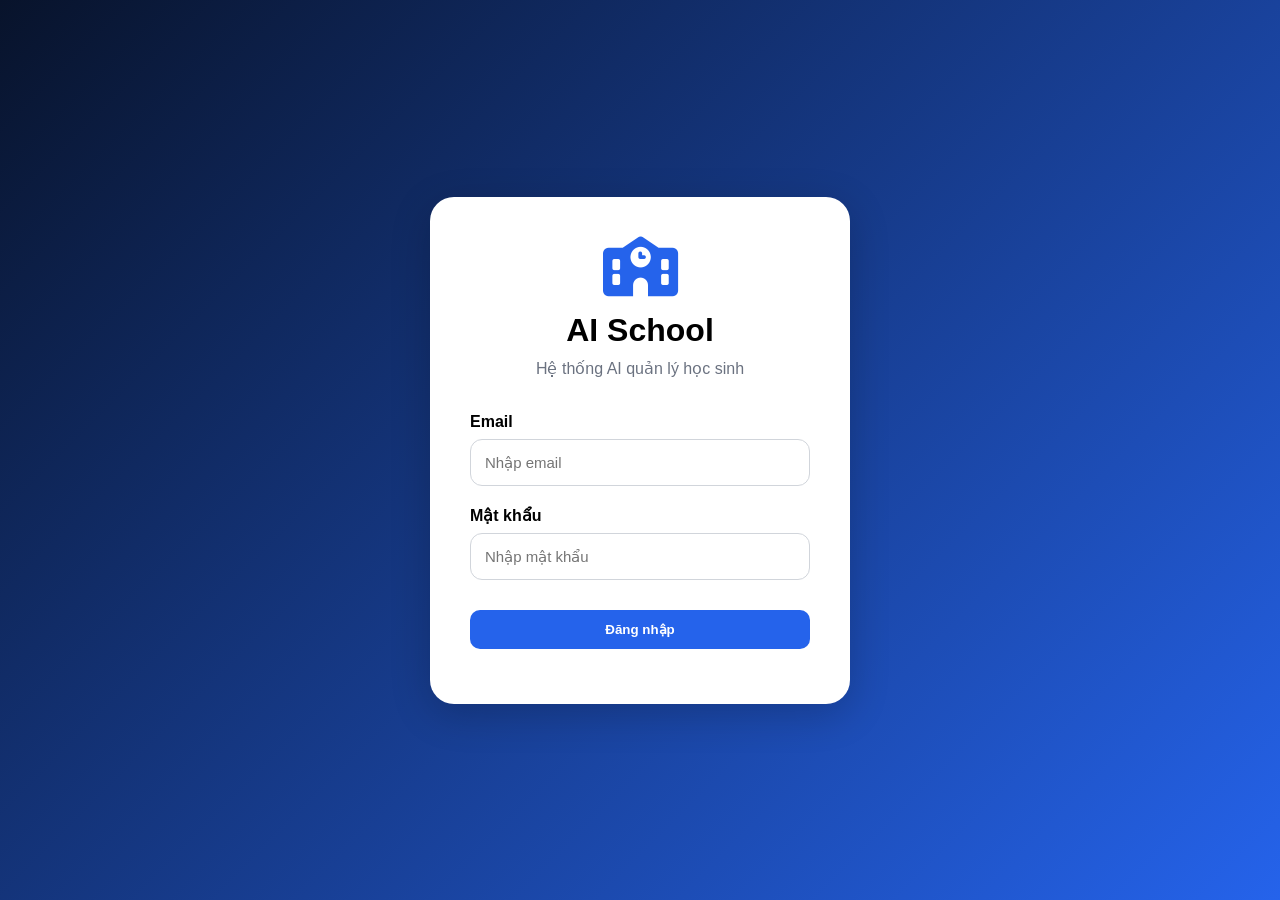
==== frontend/index.html @ 5d68d1e5 "fix bug" ====
<!doctype html>
<html lang="vi">
  <head>
    <meta charset="UTF-8" />
    <meta name="viewport" content="width=device-width, initial-scale=1.0" />
    <title>AI Student Management</title>
    <link rel="stylesheet" href="css/style.css" />
    <link rel="stylesheet" href="css/dashboard.css" />
    <link rel="stylesheet" href="https://cdnjs.cloudflare.com/ajax/libs/font-awesome/6.5.2/css/all.min.css" />
  </head>

  <body>
    <div class="layout">
      <aside class="sidebar">
        <div class="logo">
          <i class="fa-solid fa-school"></i>
          <span>AI School</span>
        </div>
        <ul class="menu">
          <li onclick="location.href='index.html'"><i class="fa-solid fa-chart-line"></i> Dashboard</li>
          <li onclick="location.href='students.html'"><i class="fa-solid fa-user-graduate"></i> Học sinh</li>
          <li class="active"><i class="fa-solid fa-camera"></i> Nhận diện khuôn mặt</li>
          <li onclick="location.href='plate.html'"><i class="fa-solid fa-car"></i> Nhận diện biển số</li>
          <li onclick="location.href='chatbot.html'"><i class="fa-solid fa-robot"></i> Chatbot AI</li>
        </ul>
        <button onclick="logout()" style="margin:16px;width:calc(100% - 32px)">
          <i class="fa-solid fa-right-from-bracket"></i> Đăng xuất
        </button>
      </aside>

      <main class="main">
        <header class="topbar">
          <div>
            <h1>Nhận diện khuôn mặt</h1>
            <p>Hệ thống AI quản lý học sinh</p>
          </div>
          <div class="user-box">
            <i class="fa-solid fa-user-circle"></i>
            <!-- FIX: thêm element hiển thị username — face.js đang gọi getElementById("usernameDisplay") -->
            <span id="usernameDisplay"></span>
          </div>
        </header>

        <section class="stats">
          <div class="stat-card student">
            <div class="card-header">
              <span>Tổng học sinh</span>
              <i class="fa-solid fa-user-graduate"></i>
            </div>
            <!-- FIX: thêm id để face.js cập nhật được -->
            <h2 id="statStudents">0</h2>
          </div>
          <div class="stat-card face">
            <div class="card-header">
              <span>Vi phạm hôm nay</span>
              <i class="fa-solid fa-triangle-exclamation"></i>
            </div>
            <h2 id="statToday">0</h2>
          </div>
          <div class="stat-card plate">
            <div class="card-header">
              <span>Vi phạm tuần này</span>
              <i class="fa-solid fa-calendar-week"></i>
            </div>
            <h2 id="statWeek">0</h2>
          </div>
        </section>

        <section class="content-row">
          <div class="camera-card">
            <h2>Camera</h2>
            <div class="camera-wrapper">
              <div id="cameraPlaceholder">
                <i class="fa-solid fa-camera"></i>
                <p>Camera đang tắt</p>
                <small>Nhấn nút "Bật Camera" để bắt đầu</small>
              </div>
              <video id="video" autoplay playsinline></video>
            </div>
            <div class="button-group">
              <button onclick="startCamera()">Bật Camera</button>
              <button onclick="captureAndRecognize()">Nhận diện</button>
            </div>
            <div class="upload-section">
              <input type="file" id="imageInput" accept="image/*" />
              <button onclick="uploadImage()">Upload ảnh</button>
            </div>
            <canvas id="canvas" width="640" height="480" style="display:none"></canvas>
          </div>

          <!-- FIX: xoá div#studentProfile duplicate, chỉ giữ 1 -->
          <div class="result-card">
            <div class="result-header">
              <h2>Kết quả nhận diện</h2>
            </div>
            <div id="studentProfile">
              <div class="empty-profile">
                <i class="fa-solid fa-user"></i>
                <p>Chưa nhận diện học sinh</p>
                <small>AI sẽ hiển thị thông tin học sinh ở đây</small>
              </div>
            </div>
          </div>
        </section>

        <!-- Bảng vi phạm gần đây -->
        <section class="table-card" style="margin-top:20px">
          <h2 style="padding:16px 20px;margin:0;border-bottom:1px solid #f3f4f6">Vi phạm gần đây</h2>
          <table>
            <thead>
              <tr>
                <th>Học sinh</th>
                <th>Lớp</th>
                <th>Loại vi phạm</th>
                <th>Thời gian</th>
              </tr>
            </thead>
            <tbody id="recentViolations">
              <tr><td colspan="4" style="text-align:center;color:#9ca3af;padding:24px">Đang tải...</td></tr>
            </tbody>
          </table>
        </section>
      </main>
    </div>

    <nav class="mobile-nav">
      <div class="mobile-item active">
        <i class="fa-solid fa-camera"></i><span>Face</span>
      </div>
      <div class="mobile-item" onclick="location.href='plate.html'">
        <i class="fa-solid fa-car"></i><span>Plate</span>
      </div>
      <div class="mobile-item" onclick="location.href='chatbot.html'">
        <i class="fa-solid fa-robot"></i><span>AI</span>
      </div>
      <div class="mobile-item" onclick="logout()">
        <i class="fa-solid fa-right-from-bracket"></i><span>Logout</span>
      </div>
    </nav>

    <!-- FIX: thêm api.js TRƯỚC face.js -->
    <script src="js/api.js"></script>
    <script src="js/face.js"></script>
  </body>
</html>
---- frontend/css/style.css ----
* {
  margin: 0;
  padding: 0;
  box-sizing: border-box;
  font-family: "Segoe UI", sans-serif;
}

body {
  background: #f4f7fb;
}

.layout {
  display: flex;
  min-height: 100vh;
}

/* ======================
   SIDEBAR
====================== */

.sidebar {
  width: 250px;
  background: #08132b;
  color: white;
  padding: 20px;
  position: fixed;
  left: 0;
  top: 0;
  bottom: 0;
}

.logo {
  font-size: 18px;
  font-weight: 700;
  margin-bottom: 40px;

  display: flex;
  gap: 10px;
  align-items: center;
}

.menu {
  list-style: none;
}

.menu li {
  padding: 14px 16px;
  margin-bottom: 10px;
  border-radius: 12px;

  cursor: pointer;

  display: flex;
  gap: 12px;
  align-items: center;

  transition: 0.3s;
}

.menu li:hover {
  background: #122042;
}

.menu .active {
  background: #2563eb;
}

.menu li a {
  display: flex;

  align-items: center;

  gap: 12px;

  text-decoration: none;

  color: inherit;

  width: 100%;
}

/* ======================
   MAIN
====================== */

.main {
  margin-left: 250px;
  flex: 1;
  padding: 30px;
}

/* ======================
   TOPBAR
====================== */

.topbar {
  display: flex;
  justify-content: space-between;
  align-items: center;

  margin-bottom: 25px;
}

.topbar h1 {
  font-size: 34px;
  margin-bottom: 6px;
}

.topbar p {
  color: #6b7280;
}

.user-box {
  font-size: 34px;
  color: #2563eb;
}

/* ======================
   BUTTON
====================== */

button {
  border: none;

  padding: 12px 18px;

  border-radius: 10px;

  cursor: pointer;

  background: #2563eb;

  color: white;

  font-weight: 600;
}

button:hover {
  background: #1d4ed8;
}

/* ======================
   MOBILE NAV
====================== */

.mobile-nav {
  display: none;
}

.mobile-item {
  text-decoration: none;

  color: #6b7280;
}

/* ======================
   RESPONSIVE
====================== */

@media (max-width: 768px) {
  .sidebar {
    display: none;
  }

  .main {
    margin-left: 0;
    padding: 15px;
    padding-bottom: 100px;
  }

  .topbar {
    flex-direction: column;
    align-items: flex-start;
    gap: 10px;
  }

  .topbar h1 {
    font-size: 26px;
  }

  button {
    width: 100%;

    font-size: 16px;

    padding: 14px;
  }

  .mobile-nav {
    position: fixed;

    bottom: 0;
    left: 0;
    right: 0;

    height: 75px;

    background: white;

    display: flex;

    justify-content: space-around;

    align-items: center;

    box-shadow: 0 -4px 20px rgba(0, 0, 0, 0.08);

    z-index: 999;
  }

  .mobile-item {
    display: flex;

    flex-direction: column;

    align-items: center;

    gap: 5px;

    font-size: 13px;
  }

  .mobile-item i {
    font-size: 22px;
  }

  .mobile-item.active {
    color: #2563eb;
  }
}
.empty-profile {
  height: 100%;

  display: flex;

  flex-direction: column;

  justify-content: center;

  align-items: center;

  color: #9ca3af;

  gap: 15px;
}

.empty-profile i {
  font-size: 70px;
}

.profile-card {
  display: flex;

  flex-direction: column;

  gap: 15px;
}

.profile-avatar {
  width: 100px;

  height: 100px;

  border-radius: 50%;

  background: #2563eb;

  color: white;

  display: flex;

  justify-content: center;

  align-items: center;

  font-size: 40px;

  margin: auto;
}

.profile-card h2 {
  text-align: center;
}

.violation-section {
  margin-top: 20px;

  display: flex;

  flex-direction: column;

  gap: 12px;
}

.violation-section select,
.violation-section textarea {
  padding: 12px;

  border-radius: 12px;

  border: 1px solid #d1d5db;

  outline: none;
}

.violation-section textarea {
  min-height: 100px;

  resize: none;
}

.result-header {
  margin-bottom: 20px;
}

#studentProfile {
  min-height: 500px;

  display: flex;

  flex-direction: column;
}

.empty-profile {
  flex: 1;

  display: flex;

  flex-direction: column;

  justify-content: center;

  align-items: center;

  text-align: center;

  color: #9ca3af;

  gap: 15px;
}

.empty-profile i {
  font-size: 70px;
}

.empty-profile p {
  font-size: 20px;

  font-weight: 600;
}

.profile-card {
  display: flex;

  flex-direction: column;

  gap: 15px;
}

.profile-avatar {
  width: 100px;

  height: 100px;

  border-radius: 50%;

  background: linear-gradient(135deg, #2563eb, #1d4ed8);

  color: white;

  display: flex;

  justify-content: center;

  align-items: center;

  font-size: 40px;

  margin: 0 auto;
}

.profile-card h2 {
  text-align: center;

  font-size: 28px;
}

.profile-card p {
  background: #f9fafb;

  padding: 12px;

  border-radius: 12px;
}

.violation-section {
  margin-top: 10px;

  display: flex;

  flex-direction: column;

  gap: 12px;
}

.violation-section label {
  font-weight: 600;
}

.violation-section select,
.violation-section textarea {
  padding: 12px;

  border-radius: 12px;

  border: 1px solid #d1d5db;

  font-size: 15px;

  outline: none;
}

.violation-section textarea {
  min-height: 100px;

  resize: none;
}

.violation-section button {
  margin-top: 10px;
}
---- frontend/css/dashboard.css ----
/* ======================
   STATS
====================== */

.stats {
  display: grid;
  grid-template-columns: repeat(3, 1fr);
  gap: 20px;

  margin-bottom: 25px;
}

.stat-card {
  background: white;
  padding: 20px;
  border-radius: 16px;

  box-shadow: 0 4px 20px rgba(0, 0, 0, 0.08);
}

.card-header {
  display: flex;
  justify-content: space-between;
  align-items: center;

  margin-bottom: 15px;

  color: #555;
}

.card-header i {
  font-size: 22px;
}

.stat-card h2 {
  font-size: 34px;
  font-weight: 700;
}

.student {
  border-left: 5px solid #22c55e;
}

.face {
  border-left: 5px solid #3b82f6;
}

.plate {
  border-left: 5px solid #f59e0b;
}

/* ======================
   CONTENT
====================== */

.content-row {
  display: grid;
  grid-template-columns: 2fr 1fr;
  gap: 20px;
}

/* ======================
   CAMERA
====================== */

.camera-card,
.result-card {
  background: white;

  border-radius: 16px;

  padding: 20px;

  box-shadow: 0 4px 20px rgba(0, 0, 0, 0.08);
}

.camera-card h2,
.result-card h2 {
  margin-bottom: 15px;
}

.camera-wrapper {
  height: 500px;

  border: 2px dashed #d1d5db;

  border-radius: 16px;

  display: flex;
  justify-content: center;
  align-items: center;

  overflow: hidden;

  background: #fafafa;
}

#video {
  width: 100%;
  height: 100%;

  object-fit: cover;

  border-radius: 16px;

  display: none;
}

#cameraPlaceholder {
  text-align: center;
  color: #9ca3af;
}

#cameraPlaceholder i {
  font-size: 70px;
  margin-bottom: 20px;
}

#cameraPlaceholder p {
  font-size: 20px;
  font-weight: 600;
}

.button-group {
  margin-top: 20px;

  display: flex;
  gap: 15px;
}

#imageInput {
  margin-top: 15px;
  margin-bottom: 15px;
}

/* ======================
   RESULT
====================== */

#result {
  min-height: 500px;

  background: #f9fafb;

  border-radius: 12px;

  padding: 15px;

  overflow: auto;
}

/* ======================
   UPLOAD
====================== */

.upload-section {
  margin-top: 20px;

  display: flex;

  flex-direction: column;

  gap: 12px;
}

/* ======================
   RESPONSIVE
====================== */

@media (max-width: 768px) {
  .stats {
    grid-template-columns: 1fr;
  }

  .content-row {
    grid-template-columns: 1fr;
  }

  .camera-wrapper {
    height: 350px;
  }

  .button-group {
    flex-direction: column;
  }
}
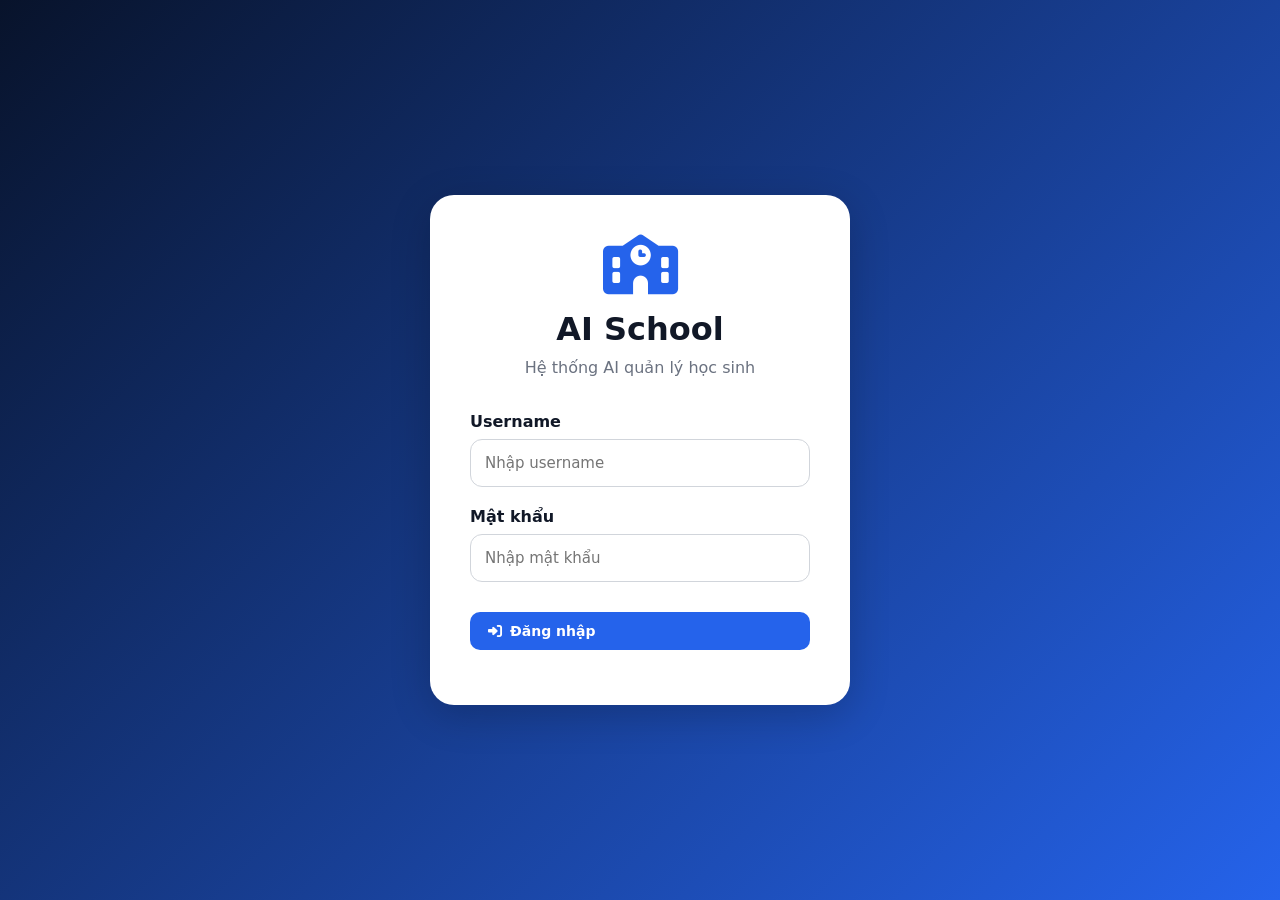
==== commit c3877468: "up" ====
--- a/frontend/index.html
+++ b/frontend/index.html
@@ -3,30 +3,17 @@
   <head>
     <meta charset="UTF-8" />
     <meta name="viewport" content="width=device-width, initial-scale=1.0" />
-    <title>AI Student Management</title>
+    <title>Nhận diện — AI School</title>
     <link rel="stylesheet" href="css/style.css" />
     <link rel="stylesheet" href="css/dashboard.css" />
-    <link rel="stylesheet" href="https://cdnjs.cloudflare.com/ajax/libs/font-awesome/6.5.2/css/all.min.css" />
+    <link rel="stylesheet" href="https://cdnjs.cloudflare.com/ajax/libs/font-awesome/6.6.0/css/all.min.css" integrity="sha512-Kc323vGBEqzTmouAECnVceyQqyqdsSiqLQISBL29aUW4U/M7pSPA/gEUZQqv1cwx4OnYxTxve5UMg5GT6L4JJg==" crossorigin="anonymous" referrerpolicy="no-referrer" />
   </head>
 
   <body>
     <div class="layout">
-      <aside class="sidebar">
-        <div class="logo">
-          <i class="fa-solid fa-school"></i>
-          <span>AI School</span>
-        </div>
-        <ul class="menu">
-          <li onclick="location.href='index.html'"><i class="fa-solid fa-chart-line"></i> Dashboard</li>
-          <li onclick="location.href='students.html'"><i class="fa-solid fa-user-graduate"></i> Học sinh</li>
-          <li class="active"><i class="fa-solid fa-camera"></i> Nhận diện khuôn mặt</li>
-          <li onclick="location.href='plate.html'"><i class="fa-solid fa-car"></i> Nhận diện biển số</li>
-          <li onclick="location.href='chatbot.html'"><i class="fa-solid fa-robot"></i> Chatbot AI</li>
-        </ul>
-        <button onclick="logout()" style="margin:16px;width:calc(100% - 32px)">
-          <i class="fa-solid fa-right-from-bracket"></i> Đăng xuất
-        </button>
-      </aside>
+
+      <!-- Sidebar (desktop) — nội dung được renderNav() inject -->
+      <aside class="sidebar" id="sidebar"></aside>
 
       <main class="main">
         <header class="topbar">
@@ -36,34 +23,12 @@
           </div>
           <div class="user-box">
             <i class="fa-solid fa-user-circle"></i>
-            <!-- FIX: thêm element hiển thị username — face.js đang gọi getElementById("usernameDisplay") -->
             <span id="usernameDisplay"></span>
+            <span id="roleBadge" class="role-badge"></span>
           </div>
         </header>
 
         <section class="stats">
-          <div class="stat-card student">
-            <div class="card-header">
-              <span>Tổng học sinh</span>
-              <i class="fa-solid fa-user-graduate"></i>
-            </div>
-            <!-- FIX: thêm id để face.js cập nhật được -->
-            <h2 id="statStudents">0</h2>
-          </div>
-          <div class="stat-card face">
-            <div class="card-header">
-              <span>Vi phạm hôm nay</span>
-              <i class="fa-solid fa-triangle-exclamation"></i>
-            </div>
-            <h2 id="statToday">0</h2>
-          </div>
-          <div class="stat-card plate">
-            <div class="card-header">
-              <span>Vi phạm tuần này</span>
-              <i class="fa-solid fa-calendar-week"></i>
-            </div>
-            <h2 id="statWeek">0</h2>
-          </div>
         </section>
 
         <section class="content-row">
@@ -88,7 +53,6 @@
             <canvas id="canvas" width="640" height="480" style="display:none"></canvas>
           </div>
 
-          <!-- FIX: xoá div#studentProfile duplicate, chỉ giữ 1 -->
           <div class="result-card">
             <div class="result-header">
               <h2>Kết quả nhận diện</h2>
@@ -105,7 +69,9 @@
 
         <!-- Bảng vi phạm gần đây -->
         <section class="table-card" style="margin-top:20px">
-          <h2 style="padding:16px 20px;margin:0;border-bottom:1px solid #f3f4f6">Vi phạm gần đây</h2>
+          <h2 style="padding:16px 20px;margin:0;border-bottom:1px solid #f3f4f6;">
+            Vi phạm gần đây
+          </h2>
           <table>
             <thead>
               <tr>
@@ -116,30 +82,28 @@
               </tr>
             </thead>
             <tbody id="recentViolations">
-              <tr><td colspan="4" style="text-align:center;color:#9ca3af;padding:24px">Đang tải...</td></tr>
+              <tr>
+                <td colspan="4" style="text-align:center;color:#9ca3af;padding:24px">Đang tải...</td>
+              </tr>
             </tbody>
           </table>
         </section>
       </main>
     </div>
 
-    <nav class="mobile-nav">
-      <div class="mobile-item active">
-        <i class="fa-solid fa-camera"></i><span>Face</span>
-      </div>
-      <div class="mobile-item" onclick="location.href='plate.html'">
-        <i class="fa-solid fa-car"></i><span>Plate</span>
-      </div>
-      <div class="mobile-item" onclick="location.href='chatbot.html'">
-        <i class="fa-solid fa-robot"></i><span>AI</span>
-      </div>
-      <div class="mobile-item" onclick="logout()">
-        <i class="fa-solid fa-right-from-bracket"></i><span>Logout</span>
-      </div>
-    </nav>
+    <!-- Mobile nav — nội dung được renderNav() inject -->
+    <nav class="mobile-nav" id="mobileNav"></nav>
 
-    <!-- FIX: thêm api.js TRƯỚC face.js -->
     <script src="js/api.js"></script>
     <script src="js/face.js"></script>
+    <script>
+      requireAuth();
+      renderNav("index");
+    </script>
   </body>
 </html>
+
+
+
+
+
--- a/frontend/css/style.css
+++ b/frontend/css/style.css
@@ -1,14 +1,38 @@
-* {
-  margin: 0;
-  padding: 0;
+/* ======================
+   BASE RESET & VARIABLES
+====================== */
+*, *::before, *::after {
+  margin: 0; padding: 0;
   box-sizing: border-box;
-  font-family: "Segoe UI", sans-serif;
 }
 
 body {
-  background: #f4f7fb;
-}
-
+  font-family: system-ui, -apple-system, sans-serif;
+}
+
+:root {
+  --primary:      #2563eb;
+  --primary-dark: #1d4ed8;
+  --success:      #16a34a;
+  --danger:       #dc2626;
+  --warning:      #f59e0b;
+  --gray-50:      #f9fafb;
+  --gray-100:     #f3f4f6;
+  --gray-200:     #e5e7eb;
+  --gray-400:     #9ca3af;
+  --gray-600:     #6b7280;
+  --gray-800:     #1f2937;
+  --sidebar-bg:   #08132b;
+  --radius:       14px;
+  --radius-sm:    10px;
+  --shadow:       0 4px 20px rgba(0,0,0,0.08);
+}
+
+body { background: #f4f7fb; color: #111827; }
+
+/* ======================
+   LAYOUT
+====================== */
 .layout {
   display: flex;
   min-height: 100vh;
@@ -17,415 +41,451 @@
 /* ======================
    SIDEBAR
 ====================== */
-
 .sidebar {
   width: 250px;
-  background: #08132b;
+  background: var(--sidebar-bg);
   color: white;
-  padding: 20px;
+  padding: 20px 16px;
   position: fixed;
-  left: 0;
-  top: 0;
-  bottom: 0;
+  left: 0; top: 0; bottom: 0;
+  display: flex;
+  flex-direction: column;
+  z-index: 100;
+  overflow-y: auto;
 }
 
 .logo {
-  font-size: 18px;
-  font-weight: 700;
-  margin-bottom: 40px;
-
-  display: flex;
-  gap: 10px;
-  align-items: center;
-}
-
-.menu {
-  list-style: none;
-}
-
+  font-size: 18px; font-weight: 800;
+  margin-bottom: 36px;
+  display: flex; gap: 10px; align-items: center;
+  padding: 4px 4px 20px;
+  border-bottom: 1px solid rgba(255,255,255,0.08);
+}
+.logo i { color: var(--primary); font-size: 22px; }
+
+.menu { list-style: none; flex: 1; }
 .menu li {
-  padding: 14px 16px;
-  margin-bottom: 10px;
-  border-radius: 12px;
-
+  padding: 12px 14px;
+  margin-bottom: 4px;
+  border-radius: var(--radius-sm);
   cursor: pointer;
-
-  display: flex;
-  gap: 12px;
-  align-items: center;
-
-  transition: 0.3s;
-}
-
-.menu li:hover {
-  background: #122042;
-}
-
-.menu .active {
-  background: #2563eb;
-}
-
+  display: flex; gap: 12px; align-items: center;
+  font-size: 14px; font-weight: 500;
+  color: rgba(255,255,255,0.7);
+  transition: background 0.2s, color 0.2s;
+}
+.menu li:hover { background: rgba(255,255,255,0.08); color: white; }
+.menu li.active { background: var(--primary); color: white; }
+.menu li i { width: 18px; text-align: center; font-size: 15px; }
 .menu li a {
-  display: flex;
-
-  align-items: center;
-
-  gap: 12px;
-
-  text-decoration: none;
-
-  color: inherit;
-
-  width: 100%;
-}
+  display: flex; align-items: center; gap: 12px;
+  text-decoration: none; color: inherit; width: 100%;
+}
+
+/* ── Sidebar user info (ở dưới menu) ── */
+.sidebar-user {
+  display: flex; align-items: center; gap: 10px;
+  padding: 12px 10px;
+  margin-top: 8px;
+  border-top: 1px solid rgba(255,255,255,0.08);
+  border-radius: var(--radius-sm);
+}
+.sidebar-user > i {
+  font-size: 28px;
+  color: rgba(255,255,255,0.5);
+  flex-shrink: 0;
+}
+.sidebar-user-info {
+  display: flex; flex-direction: column; gap: 2px;
+  overflow: hidden;
+}
+.sidebar-username {
+  font-size: 13px; font-weight: 700; color: white;
+  white-space: nowrap; overflow: hidden; text-overflow: ellipsis;
+}
+.sidebar-role {
+  font-size: 11px; font-weight: 600;
+  color: rgba(255,255,255,0.45);
+  text-transform: uppercase; letter-spacing: 0.5px;
+}
+
+.logout-btn {
+  background: rgba(255,255,255,0.08);
+  color: rgba(255,255,255,0.6);
+  border: none;
+  width: 100%; padding: 12px;
+  border-radius: var(--radius-sm);
+  font-size: 14px; font-weight: 600;
+  cursor: pointer; display: flex;
+  align-items: center; justify-content: center;
+  gap: 8px; margin-top: 12px;
+  transition: background 0.2s;
+}
+.logout-btn:hover { background: rgba(255,255,255,0.15); color: white; transform: none; }
 
 /* ======================
    MAIN
 ====================== */
-
 .main {
   margin-left: 250px;
   flex: 1;
-  padding: 30px;
+  padding: 28px 30px;
+  min-height: 100vh;
 }
 
 /* ======================
    TOPBAR
 ====================== */
-
 .topbar {
   display: flex;
   justify-content: space-between;
   align-items: center;
-
-  margin-bottom: 25px;
-}
-
-.topbar h1 {
-  font-size: 34px;
-  margin-bottom: 6px;
-}
-
-.topbar p {
-  color: #6b7280;
-}
+  margin-bottom: 24px;
+  flex-wrap: wrap;
+  gap: 12px;
+}
+.topbar h1 { font-size: 28px; font-weight: 800; letter-spacing: -0.5px; }
+.topbar p  { color: var(--gray-600); font-size: 14px; margin-top: 3px; }
 
 .user-box {
-  font-size: 34px;
-  color: #2563eb;
-}
+  display: flex; align-items: center; gap: 10px;
+  background: white;
+  padding: 10px 16px;
+  border-radius: 50px;
+  box-shadow: var(--shadow);
+  font-size: 14px; font-weight: 600;
+  color: var(--gray-800);
+}
+.user-box i { color: var(--primary); font-size: 20px; }
+
+/* ======================
+   STATS CARDS
+====================== */
+.stats {
+  display: grid;
+  grid-template-columns: repeat(4, 1fr);
+  gap: 18px;
+  margin-bottom: 24px;
+}
+.stat-card {
+  background: white;
+  padding: 20px;
+  border-radius: var(--radius);
+  box-shadow: var(--shadow);
+}
+.card-header {
+  display: flex; justify-content: space-between; align-items: center;
+  margin-bottom: 10px;
+  color: var(--gray-600); font-size: 13px; font-weight: 500;
+}
+.card-header i { font-size: 20px; opacity: 0.7; }
+.stat-card h2  { font-size: 32px; font-weight: 800; letter-spacing: -1px; }
+.stat-card.green { border-top: 3px solid var(--success); }
+.stat-card.blue  { border-top: 3px solid var(--primary); }
+.stat-card.amber { border-top: 3px solid var(--warning); }
+.stat-card.red   { border-top: 3px solid var(--danger);  }
+
+/* compat with old class names */
+.stat-card.student { border-left: 4px solid var(--success); }
+.stat-card.face    { border-left: 4px solid var(--primary); }
+.stat-card.plate   { border-left: 4px solid var(--warning); }
+
+/* ======================
+   CONTENT CARDS
+====================== */
+.card {
+  background: white;
+  border-radius: var(--radius);
+  padding: 20px;
+  box-shadow: var(--shadow);
+}
+.card h2 { font-size: 16px; font-weight: 700; }
 
 /* ======================
    BUTTON
 ====================== */
-
 button {
   border: none;
-
+  padding: 11px 18px;
+  border-radius: var(--radius-sm);
+  cursor: pointer;
+  background: var(--primary);
+  color: white;
+  font-weight: 600;
+  font-size: 14px;
+  font-family: inherit;
+  transition: all 0.2s;
+  display: inline-flex; align-items: center; gap: 8px;
+}
+button:hover { background: var(--primary-dark); transform: translateY(-1px); }
+button:active { transform: translateY(0); }
+button:disabled { opacity: 0.55; cursor: not-allowed; transform: none; }
+
+.btn-danger  { background: var(--danger); }
+.btn-danger:hover  { background: #b91c1c; }
+.btn-success { background: var(--success); }
+.btn-success:hover { background: #15803d; }
+.btn-ghost   { background: var(--gray-100); color: var(--gray-800); }
+.btn-ghost:hover   { background: var(--gray-200); transform: none; }
+.btn-sm { padding: 8px 12px; font-size: 13px; border-radius: 8px; }
+
+/* ======================
+   TABLE
+====================== */
+.table-card {
+  background: white;
+  border-radius: var(--radius);
+  box-shadow: var(--shadow);
+  overflow-x: auto;
+}
+table { width: 100%; border-collapse: collapse; }
+thead { background: var(--gray-50); }
+th, td { padding: 14px 16px; text-align: left; font-size: 14px; }
+th { font-weight: 700; color: var(--gray-600); font-size: 12px;
+  text-transform: uppercase; letter-spacing: 0.5px; }
+tbody tr { border-bottom: 1px solid var(--gray-100); transition: background 0.15s; }
+tbody tr:hover { background: var(--gray-50); }
+tbody tr:last-child { border-bottom: none; }
+
+/* ======================
+   BADGES
+====================== */
+.badge {
+  display: inline-flex; align-items: center;
+  padding: 3px 10px; border-radius: 20px;
+  font-size: 12px; font-weight: 600;
+}
+.badge-blue  { background: #eff6ff; color: var(--primary); }
+.badge-red   { background: #fef2f2; color: var(--danger);  }
+.badge-green { background: #f0fdf4; color: var(--success); }
+.badge-amber { background: #fffbeb; color: var(--warning); }
+/* compat */
+.badge.warning { background: #fffbeb; color: var(--warning); }
+.badge.danger  { background: #fef2f2; color: var(--danger); }
+
+/* ======================
+   FORMS / MODAL
+====================== */
+.form-group { display: flex; flex-direction: column; gap: 6px; margin-bottom: 14px; }
+.form-group label { font-size: 13px; font-weight: 600; color: var(--gray-600); }
+
+input, select, textarea {
+  padding: 11px 14px;
+  border-radius: var(--radius-sm);
+  border: 1.5px solid var(--gray-200);
+  font-size: 14px; font-family: inherit;
+  outline: none; transition: border-color 0.2s;
+  background: white;
+}
+input:focus, select:focus, textarea:focus { border-color: var(--primary); }
+textarea { min-height: 90px; resize: none; }
+
+.modal {
+  position: fixed; inset: 0;
+  background: rgba(0,0,0,0.45);
+  display: none; justify-content: center; align-items: center;
+  z-index: 9999; backdrop-filter: blur(3px);
+  pointer-events: none;
+}
+.modal.open {
+  display: flex;
+  pointer-events: auto;
+}
+body.modal-open {
+  overflow: hidden;
+}
+.modal-content {
+  width: 460px; max-width: 95%;
+  background: white; border-radius: 20px;
+  padding: 28px; box-shadow: 0 20px 60px rgba(0,0,0,0.2);
+  animation: slideUp 0.25s ease;
+  max-height: 90vh; overflow-y: auto;
+}
+@keyframes slideUp {
+  from { transform: translateY(20px); opacity: 0; }
+  to   { transform: translateY(0); opacity: 1; }
+}
+.modal-header {
+  display: flex; justify-content: space-between; align-items: center;
+  margin-bottom: 20px;
+}
+.modal-header h2 { font-size: 18px; font-weight: 700; }
+.close-btn {
+  background: var(--gray-100); color: var(--gray-800);
+  width: 36px; height: 36px; border-radius: 50%;
+  padding: 0; justify-content: center;
+}
+.close-btn:hover { background: var(--gray-200); transform: none; }
+
+.save-btn { width: 100%; margin-top: 10px; justify-content: center; }
+
+/* ======================
+   SEARCH BAR
+====================== */
+.search-bar, .search-section {
+  background: white;
   padding: 12px 18px;
-
-  border-radius: 10px;
-
-  cursor: pointer;
-
-  background: #2563eb;
-
-  color: white;
-
-  font-weight: 600;
-}
-
-button:hover {
-  background: #1d4ed8;
+  border-radius: var(--radius);
+  box-shadow: var(--shadow);
+  display: flex; align-items: center; gap: 10px;
+  margin-bottom: 20px;
+}
+.search-bar input, .search-box input {
+  border: none; outline: none; width: 100%; font-size: 15px;
+  padding: 0; background: transparent;
+}
+.search-bar i, .search-box i { color: var(--gray-400); }
+.search-box { border: none; box-shadow: none; padding: 0; background: transparent; }
+
+/* ======================
+   ACTION BUTTONS
+====================== */
+.action-btns { display: flex; gap: 8px; }
+.edit-btn, .delete-btn {
+  border: none; width: 36px; height: 36px; border-radius: 8px;
+  cursor: pointer; color: white;
+  display: flex; align-items: center; justify-content: center; font-size: 13px;
+}
+.edit-btn   { background: var(--primary); }
+.delete-btn { background: var(--danger);  }
+.edit-btn:hover   { background: var(--primary-dark); transform: none; }
+.delete-btn:hover { background: #b91c1c; transform: none; }
+
+/* ======================
+   PROFILE CARD (face.js)
+====================== */
+.empty-profile {
+  flex: 1; min-height: 200px;
+  display: flex; flex-direction: column;
+  justify-content: center; align-items: center;
+  text-align: center; color: var(--gray-400); gap: 12px;
+}
+.empty-profile i  { font-size: 64px; }
+.empty-profile p  { font-size: 18px; font-weight: 600; }
+.empty-profile small { font-size: 13px; }
+
+.profile-card { display: flex; flex-direction: column; gap: 12px; }
+.profile-avatar {
+  width: 255px; height: 255px; border-radius: 50%;
+  background: linear-gradient(135deg, var(--primary), var(--primary-dark));
+  color: white; display: flex; justify-content: center; align-items: center;
+  font-size: 52px; margin: 0 auto;
+  overflow: hidden;
+  flex-shrink: 0;
+}
+.profile-avatar.has-photo {
+  background: var(--gray-100);
+}
+.profile-avatar.has-photo i {
+  display: none;
+}
+.profile-avatar img {
+  width: 100%;
+  height: 100%;
+  display: block;
+  object-fit: cover;
+}
+.profile-card h2 { text-align: center; font-size: 22px; }
+
+.violation-section { display: flex; flex-direction: column; gap: 10px; margin-top: 12px; }
+.violation-section label { font-weight: 600; font-size: 14px; }
+.violation-section select,
+.violation-section textarea { font-size: 14px; }
+.violation-section button { justify-content: center; }
+
+/* ======================
+   LOADING PLACEHOLDER
+====================== */
+.loading-placeholder {
+  text-align: center; padding: 24px;
+  color: var(--gray-400); font-size: 14px;
+}
+
+/* ======================
+   ROLE BADGE (topbar)
+====================== */
+.role-badge {
+  font-size: 11px; font-weight: 700;
+  padding: 2px 8px; border-radius: 20px;
+  margin-left: 4px;
 }
 
 /* ======================
    MOBILE NAV
 ====================== */
-
-.mobile-nav {
-  display: none;
-}
-
-.mobile-item {
-  text-decoration: none;
-
-  color: #6b7280;
-}
-
-/* ======================
-   RESPONSIVE
-====================== */
-
+.mobile-nav { display: none; }
+
+/* ======================
+   RESPONSIVE: 1024px
+====================== */
+@media (max-width: 1024px) {
+  .stats { grid-template-columns: repeat(2, 1fr); }
+  .content-row { grid-template-columns: 1fr !important; }
+}
+
+/* ======================
+   RESPONSIVE: 768px (tablet/mobile)
+====================== */
 @media (max-width: 768px) {
-  .sidebar {
-    display: none;
-  }
+  .sidebar { display: none; }
 
   .main {
     margin-left: 0;
-    padding: 15px;
-    padding-bottom: 100px;
+    padding: 16px 16px 90px;
   }
 
   .topbar {
     flex-direction: column;
     align-items: flex-start;
     gap: 10px;
+    margin-bottom: 16px;
   }
-
-  .topbar h1 {
-    font-size: 26px;
+  .topbar h1 { font-size: 22px; }
+
+  .stats { grid-template-columns: 1fr 1fr; gap: 12px; }
+  .stat-card h2 { font-size: 26px; }
+
+  table { min-width: 560px; }
+
+  button { width: 100%; justify-content: center; font-size: 15px; padding: 13px; }
+  .btn-sm { width: auto; }
+  .action-btns button { width: 36px; }
+
+  .modal-content { padding: 20px; }
+
+  .mobile-nav {
+    display: flex;
+    position: fixed;
+    bottom: 0; left: 0; right: 0;
+    height: 68px;
+    background: white;
+    justify-content: space-around;
+    align-items: center;
+    box-shadow: 0 -2px 16px rgba(0,0,0,0.08);
+    z-index: 999;
+    border-top: 1px solid var(--gray-100);
   }
-
-  button {
-    width: 100%;
-
-    font-size: 16px;
-
-    padding: 14px;
+  .mobile-item {
+    display: flex; flex-direction: column;
+    align-items: center; gap: 4px;
+    font-size: 11px; font-weight: 600;
+    color: var(--gray-400); text-decoration: none;
+    padding: 8px 10px; border-radius: 10px;
+    cursor: pointer;
   }
-
-  .mobile-nav {
-    position: fixed;
-
-    bottom: 0;
-    left: 0;
-    right: 0;
-
-    height: 75px;
-
-    background: white;
-
-    display: flex;
-
-    justify-content: space-around;
-
-    align-items: center;
-
-    box-shadow: 0 -4px 20px rgba(0, 0, 0, 0.08);
-
-    z-index: 999;
-  }
-
-  .mobile-item {
-    display: flex;
-
-    flex-direction: column;
-
-    align-items: center;
-
-    gap: 5px;
-
-    font-size: 13px;
-  }
-
-  .mobile-item i {
-    font-size: 22px;
-  }
-
-  .mobile-item.active {
-    color: #2563eb;
-  }
-}
-.empty-profile {
-  height: 100%;
-
-  display: flex;
-
-  flex-direction: column;
-
-  justify-content: center;
-
-  align-items: center;
-
-  color: #9ca3af;
-
-  gap: 15px;
-}
-
-.empty-profile i {
-  font-size: 70px;
-}
-
-.profile-card {
-  display: flex;
-
-  flex-direction: column;
-
-  gap: 15px;
-}
-
-.profile-avatar {
-  width: 100px;
-
-  height: 100px;
-
-  border-radius: 50%;
-
-  background: #2563eb;
-
-  color: white;
-
-  display: flex;
-
-  justify-content: center;
-
-  align-items: center;
-
-  font-size: 40px;
-
-  margin: auto;
-}
-
-.profile-card h2 {
-  text-align: center;
-}
-
-.violation-section {
-  margin-top: 20px;
-
-  display: flex;
-
-  flex-direction: column;
-
-  gap: 12px;
-}
-
-.violation-section select,
-.violation-section textarea {
-  padding: 12px;
-
-  border-radius: 12px;
-
-  border: 1px solid #d1d5db;
-
-  outline: none;
-}
-
-.violation-section textarea {
-  min-height: 100px;
-
-  resize: none;
-}
-
-.result-header {
-  margin-bottom: 20px;
-}
-
-#studentProfile {
-  min-height: 500px;
-
-  display: flex;
-
-  flex-direction: column;
-}
-
-.empty-profile {
-  flex: 1;
-
-  display: flex;
-
-  flex-direction: column;
-
-  justify-content: center;
-
-  align-items: center;
-
-  text-align: center;
-
-  color: #9ca3af;
-
-  gap: 15px;
-}
-
-.empty-profile i {
-  font-size: 70px;
-}
-
-.empty-profile p {
-  font-size: 20px;
-
-  font-weight: 600;
-}
-
-.profile-card {
-  display: flex;
-
-  flex-direction: column;
-
-  gap: 15px;
-}
-
-.profile-avatar {
-  width: 100px;
-
-  height: 100px;
-
-  border-radius: 50%;
-
-  background: linear-gradient(135deg, #2563eb, #1d4ed8);
-
-  color: white;
-
-  display: flex;
-
-  justify-content: center;
-
-  align-items: center;
-
-  font-size: 40px;
-
-  margin: 0 auto;
-}
-
-.profile-card h2 {
-  text-align: center;
-
-  font-size: 28px;
-}
-
-.profile-card p {
-  background: #f9fafb;
-
-  padding: 12px;
-
-  border-radius: 12px;
-}
-
-.violation-section {
-  margin-top: 10px;
-
-  display: flex;
-
-  flex-direction: column;
-
-  gap: 12px;
-}
-
-.violation-section label {
-  font-weight: 600;
-}
-
-.violation-section select,
-.violation-section textarea {
-  padding: 12px;
-
-  border-radius: 12px;
-
-  border: 1px solid #d1d5db;
-
-  font-size: 15px;
-
-  outline: none;
-}
-
-.violation-section textarea {
-  min-height: 100px;
-
-  resize: none;
-}
-
-.violation-section button {
-  margin-top: 10px;
-}
+  .mobile-item i { font-size: 20px; }
+  .mobile-item.active { color: var(--primary); }
+}
+
+/* ======================
+   RESPONSIVE: 480px (small phone)
+====================== */
+@media (max-width: 480px) {
+  .stats { grid-template-columns: 1fr; gap: 10px; }
+  .main { padding: 12px 12px 90px; }
+  .topbar h1 { font-size: 20px; }
+  .user-box { padding: 8px 12px; font-size: 13px; }
+  .card { padding: 14px; }
+}
+
+
--- a/frontend/css/dashboard.css
+++ b/frontend/css/dashboard.css
@@ -184,3 +184,5 @@
     flex-direction: column;
   }
 }
+
+
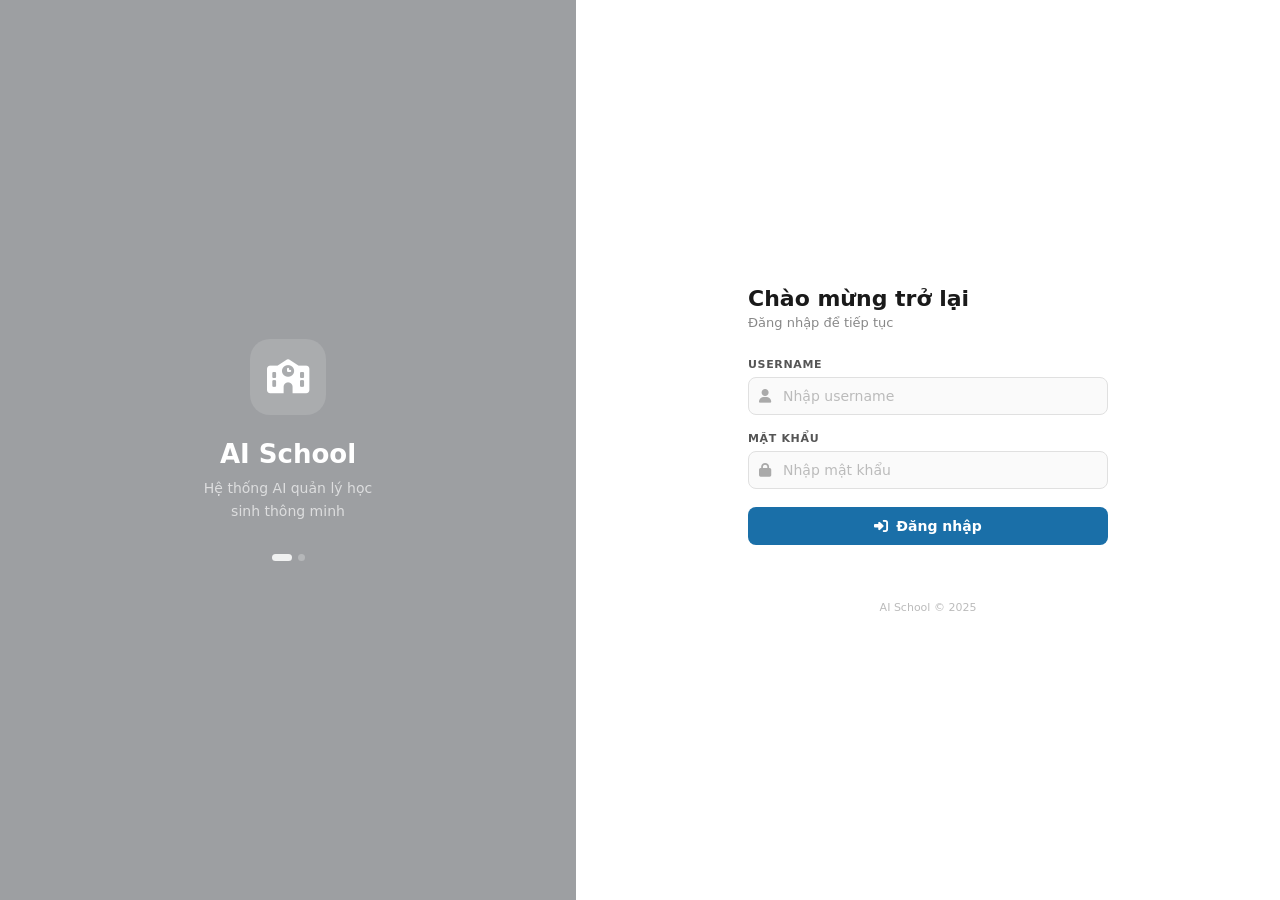
==== commit 0af31f1e: "update login" ====
--- a/frontend/index.html
+++ b/frontend/index.html
@@ -107,3 +107,7 @@
 
 
 
+
+
+
+
--- a/frontend/css/style.css
+++ b/frontend/css/style.css
@@ -489,3 +489,7 @@
 }
 
 
+
+
+
+
--- a/frontend/css/dashboard.css
+++ b/frontend/css/dashboard.css
@@ -186,3 +186,7 @@
 }
 
 
+
+
+
+
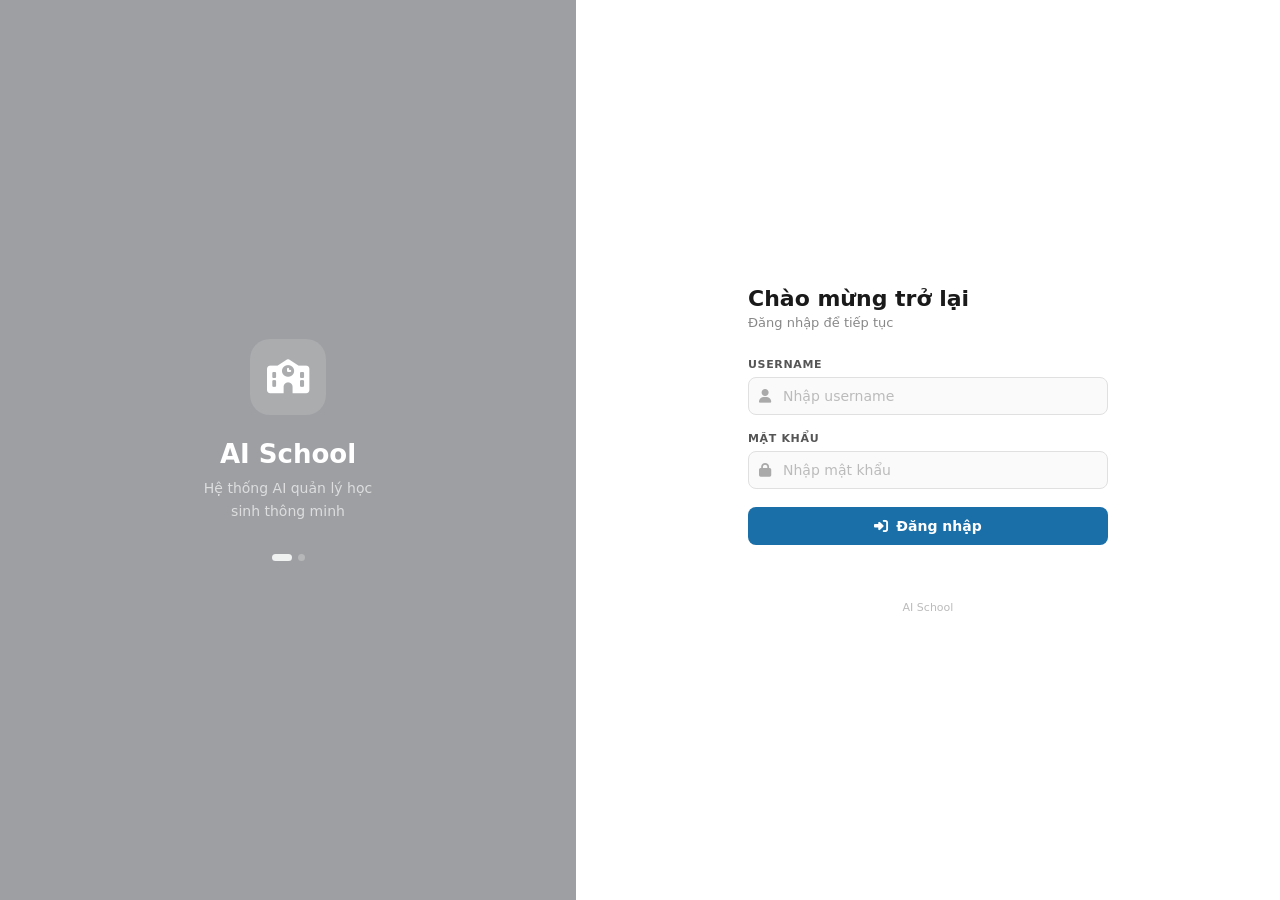
==== commit e7bdb55a: "Update code from local" ====
--- a/frontend/index.html
+++ b/frontend/index.html
@@ -1,113 +1,76 @@
 <!doctype html>
 <html lang="vi">
-  <head>
-    <meta charset="UTF-8" />
-    <meta name="viewport" content="width=device-width, initial-scale=1.0" />
-    <title>Nhận diện — AI School</title>
-    <link rel="stylesheet" href="css/style.css" />
-    <link rel="stylesheet" href="css/dashboard.css" />
-    <link rel="stylesheet" href="https://cdnjs.cloudflare.com/ajax/libs/font-awesome/6.6.0/css/all.min.css" integrity="sha512-Kc323vGBEqzTmouAECnVceyQqyqdsSiqLQISBL29aUW4U/M7pSPA/gEUZQqv1cwx4OnYxTxve5UMg5GT6L4JJg==" crossorigin="anonymous" referrerpolicy="no-referrer" />
-  </head>
+<head>
+  <meta charset="UTF-8" />
+  <meta name="viewport" content="width=device-width, initial-scale=1.0, viewport-fit=cover" />
+  <title>Nhận diện — AI School</title>
+  <link href="https://fonts.googleapis.com/css2?family=Inter:wght@400;500;600;700&display=swap" rel="stylesheet" />
+  <link rel="stylesheet" href="https://cdnjs.cloudflare.com/ajax/libs/font-awesome/6.5.2/css/all.min.css" />
+  <link rel="stylesheet" href="css/style.css" />
+  <link rel="stylesheet" href="css/theme.css" />
+    <link rel="stylesheet" href="css/nav.css" />
+  <link rel="stylesheet" href="css/recognition.css" />
+</head>
+<body class="page-rec">
+<div class="layout">
+  <aside class="sidebar" id="sidebar"></aside>
+  <main class="main">
+    <header class="topbar">
+      <div><h1>Nhận diện khuôn mặt</h1><p>Hệ thống AI quản lý học sinh</p></div>
+    </header>
 
-  <body>
-    <div class="layout">
+    <section class="rec-grid">
+      <div class="cam-stage" id="stage" data-state="idle">
+        <video id="video" autoplay playsinline muted></video>
+        <img id="freezeImg" alt="" />
 
-      <!-- Sidebar (desktop) — nội dung được renderNav() inject -->
-      <aside class="sidebar" id="sidebar"></aside>
+        <div class="cam-idle">
+          <i class="fa-solid fa-camera"></i>
+          <p>Camera đang tắt</p>
+          <small>Bật camera hoặc chọn ảnh có sẵn</small>
+          <div class="idle-actions">
+            <button class="btn-start" onclick="startCamera()"><i class="fa-solid fa-video"></i> Bật camera</button>
+            <label class="btn-alt"><i class="fa-solid fa-image"></i> Chọn ảnh
+              <input type="file" id="imageInput" accept="image/*" hidden onchange="uploadImage()" /></label>
+          </div>
+        </div>
 
-      <main class="main">
-        <header class="topbar">
-          <div>
-            <h1>Nhận diện khuôn mặt</h1>
-            <p>Hệ thống AI quản lý học sinh</p>
+        <div class="cam-hud">
+          <div class="cam-frame">
+            <i class="tl"></i><i class="tr"></i><i class="bl"></i><i class="br"></i>
+            <div class="sweep"></div>
+            <div class="cam-badge" id="camBadge"><i class="fa-solid fa-check"></i></div>
           </div>
-          <div class="user-box">
-            <i class="fa-solid fa-user-circle"></i>
-            <span id="usernameDisplay"></span>
-            <span id="roleBadge" class="role-badge"></span>
-          </div>
-        </header>
+        </div>
 
-        <section class="stats">
-        </section>
+        <div class="cam-status"><span class="dot"></span><span id="statusText">Đưa khuôn mặt vào khung</span></div>
+        <button class="ctl cam-power" onclick="stopCamera()" title="Tắt camera"><i class="fa-solid fa-power-off"></i></button>
 
-        <section class="content-row">
-          <div class="camera-card">
-            <h2>Camera</h2>
-            <div class="camera-wrapper">
-              <div id="cameraPlaceholder">
-                <i class="fa-solid fa-camera"></i>
-                <p>Camera đang tắt</p>
-                <small>Nhấn nút "Bật Camera" để bắt đầu</small>
-              </div>
-              <video id="video" autoplay playsinline></video>
-            </div>
-            <div class="button-group">
-              <button onclick="startCamera()">Bật Camera</button>
-              <button onclick="captureAndRecognize()">Nhận diện</button>
-            </div>
-            <div class="upload-section">
-              <input type="file" id="imageInput" accept="image/*" />
-              <button onclick="uploadImage()">Upload ảnh</button>
-            </div>
-            <canvas id="canvas" width="640" height="480" style="display:none"></canvas>
-          </div>
+        <div class="cam-controls">
+          <label class="ctl" title="Chọn ảnh"><i class="fa-solid fa-image"></i></label>
+          <button class="shutter" id="shutter" onclick="captureAndRecognize()" aria-label="Chụp và nhận diện"><span></span></button>
+          <button class="ctl" onclick="flipCamera()" title="Đổi camera"><i class="fa-solid fa-camera-rotate"></i></button>
+        </div>
+      </div>
 
-          <div class="result-card">
-            <div class="result-header">
-              <h2>Kết quả nhận diện</h2>
-            </div>
-            <div id="studentProfile">
-              <div class="empty-profile">
-                <i class="fa-solid fa-user"></i>
-                <p>Chưa nhận diện học sinh</p>
-                <small>AI sẽ hiển thị thông tin học sinh ở đây</small>
-              </div>
-            </div>
-          </div>
-        </section>
+      <div class="result-card">
+        <h2>Kết quả nhận diện</h2>
+        <div id="studentProfile">
+          <div class="res-empty"><i class="fa-solid fa-user"></i><p>Chưa nhận diện học sinh</p><small>Thông tin sẽ hiện ở đây</small></div>
+        </div>
+      </div>
+    </section>
 
-        <!-- Bảng vi phạm gần đây -->
-        <section class="table-card" style="margin-top:20px">
-          <h2 style="padding:16px 20px;margin:0;border-bottom:1px solid #f3f4f6;">
-            Vi phạm gần đây
-          </h2>
-          <table>
-            <thead>
-              <tr>
-                <th>Học sinh</th>
-                <th>Lớp</th>
-                <th>Loại vi phạm</th>
-                <th>Thời gian</th>
-              </tr>
-            </thead>
-            <tbody id="recentViolations">
-              <tr>
-                <td colspan="4" style="text-align:center;color:#9ca3af;padding:24px">Đang tải...</td>
-              </tr>
-            </tbody>
-          </table>
-        </section>
-      </main>
-    </div>
+    <section class="card recent-card">
+      <h2>Vi phạm gần đây</h2>
+      <div id="recentViolations"><div class="res-empty"><small>Đang tải...</small></div></div>
+    </section>
+  </main>
+</div>
+<nav class="mobile-nav" id="mobileNav"></nav>
+<canvas id="canvas" hidden></canvas>
 
-    <!-- Mobile nav — nội dung được renderNav() inject -->
-    <nav class="mobile-nav" id="mobileNav"></nav>
-
-    <script src="js/api.js"></script>
-    <script src="js/face.js"></script>
-    <script>
-      requireAuth();
-      renderNav("index");
-    </script>
-  </body>
+<script src="js/api.js"></script>
+<script src="js/face.js"></script>
+</body>
 </html>
-
-
-
-
-
-
-
-
-
--- a/frontend/css/style.css
+++ b/frontend/css/style.css
@@ -149,7 +149,7 @@
 
 .user-box {
   display: flex; align-items: center; gap: 10px;
-  background: white;
+  background: var(--surface);
   padding: 10px 16px;
   border-radius: 50px;
   box-shadow: var(--shadow);
@@ -168,7 +168,7 @@
   margin-bottom: 24px;
 }
 .stat-card {
-  background: white;
+  background: var(--surface);
   padding: 20px;
   border-radius: var(--radius);
   box-shadow: var(--shadow);
@@ -182,7 +182,7 @@
 .stat-card h2  { font-size: 32px; font-weight: 800; letter-spacing: -1px; }
 .stat-card.green { border-top: 3px solid var(--success); }
 .stat-card.blue  { border-top: 3px solid var(--primary); }
-.stat-card.amber { border-top: 3px solid var(--warning); }
+
 .stat-card.red   { border-top: 3px solid var(--danger);  }
 
 /* compat with old class names */
@@ -194,7 +194,7 @@
    CONTENT CARDS
 ====================== */
 .card {
-  background: white;
+  background: var(--surface);
   border-radius: var(--radius);
   padding: 20px;
   box-shadow: var(--shadow);
@@ -221,8 +221,6 @@
 button:active { transform: translateY(0); }
 button:disabled { opacity: 0.55; cursor: not-allowed; transform: none; }
 
-.btn-danger  { background: var(--danger); }
-.btn-danger:hover  { background: #b91c1c; }
 .btn-success { background: var(--success); }
 .btn-success:hover { background: #15803d; }
 .btn-ghost   { background: var(--gray-100); color: var(--gray-800); }
@@ -233,7 +231,7 @@
    TABLE
 ====================== */
 .table-card {
-  background: white;
+  background: var(--surface);
   border-radius: var(--radius);
   box-shadow: var(--shadow);
   overflow-x: auto;
@@ -257,10 +255,10 @@
 }
 .badge-blue  { background: #eff6ff; color: var(--primary); }
 .badge-red   { background: #fef2f2; color: var(--danger);  }
-.badge-green { background: #f0fdf4; color: var(--success); }
+
 .badge-amber { background: #fffbeb; color: var(--warning); }
 /* compat */
-.badge.warning { background: #fffbeb; color: var(--warning); }
+
 .badge.danger  { background: #fef2f2; color: var(--danger); }
 
 /* ======================
@@ -275,7 +273,7 @@
   border: 1.5px solid var(--gray-200);
   font-size: 14px; font-family: inherit;
   outline: none; transition: border-color 0.2s;
-  background: white;
+  background: var(--surface);
 }
 input:focus, select:focus, textarea:focus { border-color: var(--primary); }
 textarea { min-height: 90px; resize: none; }
@@ -296,7 +294,7 @@
 }
 .modal-content {
   width: 460px; max-width: 95%;
-  background: white; border-radius: 20px;
+  background: var(--surface); border-radius: 20px;
   padding: 28px; box-shadow: 0 20px 60px rgba(0,0,0,0.2);
   animation: slideUp 0.25s ease;
   max-height: 90vh; overflow-y: auto;
@@ -322,19 +320,19 @@
 /* ======================
    SEARCH BAR
 ====================== */
-.search-bar, .search-section {
-  background: white;
+ .search-section {
+  background: var(--surface);
   padding: 12px 18px;
   border-radius: var(--radius);
   box-shadow: var(--shadow);
   display: flex; align-items: center; gap: 10px;
   margin-bottom: 20px;
 }
-.search-bar input, .search-box input {
+ .search-box input {
   border: none; outline: none; width: 100%; font-size: 15px;
   padding: 0; background: transparent;
 }
-.search-bar i, .search-box i { color: var(--gray-400); }
+ .search-box i { color: var(--gray-400); }
 .search-box { border: none; box-shadow: none; padding: 0; background: transparent; }
 
 /* ======================
@@ -354,52 +352,10 @@
 /* ======================
    PROFILE CARD (face.js)
 ====================== */
-.empty-profile {
-  flex: 1; min-height: 200px;
-  display: flex; flex-direction: column;
-  justify-content: center; align-items: center;
-  text-align: center; color: var(--gray-400); gap: 12px;
-}
-.empty-profile i  { font-size: 64px; }
-.empty-profile p  { font-size: 18px; font-weight: 600; }
-.empty-profile small { font-size: 13px; }
-
-.profile-card { display: flex; flex-direction: column; gap: 12px; }
-.profile-avatar {
-  width: 255px; height: 255px; border-radius: 50%;
-  background: linear-gradient(135deg, var(--primary), var(--primary-dark));
-  color: white; display: flex; justify-content: center; align-items: center;
-  font-size: 52px; margin: 0 auto;
-  overflow: hidden;
-  flex-shrink: 0;
-}
-.profile-avatar.has-photo {
-  background: var(--gray-100);
-}
-.profile-avatar.has-photo i {
-  display: none;
-}
-.profile-avatar img {
-  width: 100%;
-  height: 100%;
-  display: block;
-  object-fit: cover;
-}
-.profile-card h2 { text-align: center; font-size: 22px; }
-
-.violation-section { display: flex; flex-direction: column; gap: 10px; margin-top: 12px; }
-.violation-section label { font-weight: 600; font-size: 14px; }
-.violation-section select,
-.violation-section textarea { font-size: 14px; }
-.violation-section button { justify-content: center; }
 
 /* ======================
    LOADING PLACEHOLDER
 ====================== */
-.loading-placeholder {
-  text-align: center; padding: 24px;
-  color: var(--gray-400); font-size: 14px;
-}
 
 /* ======================
    ROLE BADGE (topbar)
@@ -420,7 +376,7 @@
 ====================== */
 @media (max-width: 1024px) {
   .stats { grid-template-columns: repeat(2, 1fr); }
-  .content-row { grid-template-columns: 1fr !important; }
+  
 }
 
 /* ======================
@@ -458,7 +414,7 @@
     position: fixed;
     bottom: 0; left: 0; right: 0;
     height: 68px;
-    background: white;
+    background: var(--surface);
     justify-content: space-around;
     align-items: center;
     box-shadow: 0 -2px 16px rgba(0,0,0,0.08);
@@ -487,9 +443,3 @@
   .user-box { padding: 8px 12px; font-size: 13px; }
   .card { padding: 14px; }
 }
-
-
-
-
-
-
--- a/frontend/css/theme.css
+++ b/frontend/css/theme.css
@@ -0,0 +1,75 @@
+/* theme.css — giao diện tối đồng bộ với dashboard. Nạp SAU style.css */
+:root{
+  --bg:#0f1117;--surface:#1a1d27;--surface2:#22263a;--border:rgba(255,255,255,.07);
+  --text:#e8eaf0;--muted:#7c82a0;
+  --primary:#6c63ff;--primary-dark:#5a52e0;--primary-light:rgba(108,99,255,.15);
+  --success:#22d3a5;--danger:#f43f5e;--warning:#f97316;
+  --gray-50:#22263a;--gray-100:#22263a;--gray-200:rgba(255,255,255,.1);
+  --gray-400:#7c82a0;--gray-600:#9aa0bc;--gray-800:#e8eaf0;
+  --sidebar-bg:#1a1d27;--radius:14px;--radius-sm:10px;--shadow:0 8px 32px rgba(0,0,0,.3);
+}
+body{font-family:'Inter',system-ui,sans-serif;background:var(--bg)!important;color:var(--text)}
+.sidebar{background:var(--surface)!important;border-right:1px solid var(--border);width:240px}
+.main{margin-left:240px}
+.logo{border-bottom:1px solid var(--border)}
+.logo i{width:36px;height:36px;border-radius:10px;display:grid;place-items:center;font-size:16px;color:#fff;background:linear-gradient(135deg,var(--primary),#a78bfa)}
+.menu li{color:var(--muted);position:relative}
+.menu li:hover{background:var(--surface2);color:var(--text)}
+.menu li.active{background:var(--primary-light);color:var(--primary)}
+.menu li.active::before{content:'';position:absolute;left:0;top:25%;bottom:25%;width:3px;background:var(--primary);border-radius:0 3px 3px 0}
+.sidebar-user{border-top-color:var(--border)}
+.logout-btn{background:var(--surface2);color:var(--muted)}
+.logout-btn:hover{background:var(--primary-light);color:var(--text)}
+.topbar h1{font-size:22px;font-weight:700;letter-spacing:-.3px;color:var(--text)}
+.topbar p{color:var(--muted)}
+.stat-card,.card,.table-card,.search-section,.result-card,.user-box,.chat-main,.shortcuts,.modal-content{
+  background:var(--surface)!important;border:1px solid var(--border);box-shadow:none!important;color:var(--text)}
+.stat-card:hover{transform:translateY(-2px);box-shadow:var(--shadow)!important}
+.card-header,.stat-card h2{color:var(--text)}
+.card-header span{color:var(--muted)}
+thead{background:var(--surface2)!important}
+th{color:var(--muted)}
+tbody tr{border-bottom-color:var(--border)}
+tbody tr:hover{background:var(--surface2)}
+input,select,textarea{background:var(--bg)!important;color:var(--text)!important;border:1.5px solid var(--border)!important;border-radius:var(--radius-sm)}
+input:focus,select:focus,textarea:focus{border-color:var(--primary)!important;outline:none}
+input::placeholder,textarea::placeholder{color:var(--muted)}
+select option,select optgroup{background:var(--surface2);color:var(--text)}
+button{background:var(--primary)}
+.btn-success{color:#06281f}
+.btn-ghost,.close-btn,.clear-btn{background:var(--surface2);color:var(--text)}
+.btn-ghost:hover,.close-btn:hover,.clear-btn:hover{background:var(--primary-light)}
+.badge-blue{background:var(--primary-light);color:#a5a0ff}
+.badge-red{background:rgba(244,63,94,.15);color:var(--danger)}
+
+.badge-amber{background:rgba(249,115,22,.15);color:var(--warning)}
+.modal-header h2,.form-group label{color:var(--text)}
+.form-group label{color:var(--muted)}
+
+/* mobile nav */
+.mobile-nav{background:var(--surface)!important;border-top:1px solid var(--border)!important;box-shadow:none!important}
+.mobile-item{color:var(--muted)!important}
+.mobile-item.active{color:var(--primary)!important}
+@media(max-width:768px){.main{margin-left:0}}
+.user-box{color:var(--text)}
+.modal{background:rgba(0,0,0,.6)}
+.filter-btn{background:var(--surface2)!important;color:var(--muted)!important}
+.filter-btn.active{background:var(--primary)!important;color:#fff!important}
+.edit-btn{background:var(--primary-light)!important;color:#a5a0ff}
+.delete-btn{background:rgba(244,63,94,.15)!important;color:var(--danger)}
+/* students: avatar + phân trang */
+.stu-cell{display:flex;align-items:center;gap:12px}
+.stu-thumb{position:relative;width:34px;height:34px;border-radius:50%;flex-shrink:0;overflow:hidden;display:grid;place-items:center;font-size:12px;font-weight:700;background:var(--primary-light);color:#a5a0ff}
+.stu-thumb img{position:absolute;inset:0;width:100%;height:100%;object-fit:cover}
+.pager{display:flex;align-items:center;justify-content:space-between;gap:12px;padding:14px 4px;flex-wrap:wrap}
+.pager-info{font-size:13px;color:var(--muted)}
+.pager-btns{display:flex;align-items:center;gap:10px}
+.pager-btns .btn-sm{width:auto;background:var(--surface2);color:var(--text);border:1px solid var(--border)}
+.pager-btns .btn-sm:disabled{opacity:.35}
+.pager-cur{font-size:13px;font-weight:600}
+
+/* huy hiệu vai trò (renderNav gán data-role) */
+.role-badge{font-size:11px;font-weight:700;padding:2px 8px;border-radius:20px;margin-left:6px}
+.role-badge[data-role=admin]{background:rgba(249,115,22,.15);color:var(--warning)}
+.role-badge[data-role=teacher]{background:var(--primary-light);color:#a5a0ff}
+.role-badge[data-role=student]{background:rgba(34,211,165,.15);color:var(--success)}
--- a/frontend/css/nav.css
+++ b/frontend/css/nav.css
@@ -0,0 +1,33 @@
+/* nav.css — thanh menu dùng chung cho MỌI trang (do renderNav() trong api.js tạo ra).
+   Sửa menu ở đây thì tất cả trang đổi theo. */
+.sidebar{position:fixed;left:0;top:0;bottom:0;width:240px;z-index:100;display:flex;flex-direction:column;overflow-y:auto;
+  padding:20px 16px;background:#1a1d27;border-right:1px solid rgba(255,255,255,.07);color:#fff;font-family:'Inter',system-ui,sans-serif}
+.sidebar .logo{display:flex;gap:10px;align-items:center;margin-bottom:36px;padding:4px 4px 20px;border-bottom:1px solid rgba(255,255,255,.07);font-size:18px;font-weight:800;color:#fff}
+.sidebar .logo i{width:36px;height:36px;border-radius:10px;display:grid;place-items:center;font-size:16px;color:#fff;background:linear-gradient(135deg,#6c63ff,#a78bfa)}
+.sidebar .menu{list-style:none;flex:1;margin:0;padding:0}
+.sidebar .menu li{position:relative;display:flex;gap:12px;align-items:center;padding:12px 14px;margin-bottom:4px;border-radius:10px;cursor:pointer;
+  font-size:14px;font-weight:500;color:#7c82a0;transition:background .2s,color .2s}
+.sidebar .menu li:hover{background:#22263a;color:#e8eaf0}
+.sidebar .menu li.active{background:rgba(108,99,255,.15);color:#6c63ff}
+.sidebar .menu li.active::before{content:'';position:absolute;left:0;top:25%;bottom:25%;width:3px;background:#6c63ff;border-radius:0 3px 3px 0}
+.sidebar .menu li i{width:18px;text-align:center;font-size:15px}
+.sidebar .menu li a{display:flex;align-items:center;gap:12px;width:100%;color:inherit;text-decoration:none}
+.sidebar .sidebar-user{display:flex;align-items:center;gap:10px;margin-top:8px;padding:12px 10px;border-top:1px solid rgba(255,255,255,.07);border-radius:10px}
+.sidebar .sidebar-user>i{font-size:28px;color:rgba(255,255,255,.5);flex-shrink:0}
+.sidebar .sidebar-user-info{display:flex;flex-direction:column;gap:2px;overflow:hidden}
+.sidebar .sidebar-username{font-size:13px;font-weight:700;color:#fff;white-space:nowrap;overflow:hidden;text-overflow:ellipsis}
+.sidebar .sidebar-role{font-size:11px;font-weight:600;color:rgba(255,255,255,.45);text-transform:uppercase;letter-spacing:.5px}
+.sidebar .logout-btn{display:flex;align-items:center;justify-content:center;gap:8px;width:100%;margin-top:12px;padding:12px;border:0;border-radius:10px;cursor:pointer;
+  font-family:inherit;font-size:14px;font-weight:600;background:#22263a;color:#7c82a0;transition:background .2s}
+.sidebar .logout-btn:hover{background:rgba(108,99,255,.15);color:#e8eaf0}
+
+.mobile-nav{display:none}
+@media(max-width:768px){
+  .sidebar{display:none}
+  .mobile-nav{display:flex;position:fixed;bottom:0;left:0;right:0;height:68px;z-index:999;justify-content:space-around;align-items:center;
+    background:#1a1d27;border-top:1px solid rgba(255,255,255,.07);font-family:'Inter',system-ui,sans-serif}
+  .mobile-item{display:flex;flex-direction:column;align-items:center;gap:4px;padding:8px 10px;border-radius:10px;cursor:pointer;
+    font-size:11px;font-weight:600;color:#7c82a0;text-decoration:none}
+  .mobile-item i{font-size:20px}
+  .mobile-item.active{color:#6c63ff}
+}
--- a/frontend/css/recognition.css
+++ b/frontend/css/recognition.css
@@ -0,0 +1,114 @@
+/* recognition.css — trang nhận diện (index.html), ưu tiên mobile */
+.rec-grid{display:grid;grid-template-columns:minmax(0,1.5fr) minmax(320px,1fr);gap:20px;align-items:start}
+.cam-stage{position:relative;aspect-ratio:4/3;max-height:calc(100vh - 150px);width:100%;background:#000;border-radius:var(--radius);overflow:hidden;isolation:isolate;--c:#fff}
+.cam-stage video,.cam-stage #freezeImg{position:absolute;inset:0;width:100%;height:100%;object-fit:cover}
+.cam-stage[data-mirror] video,.cam-stage[data-mirror] #freezeImg{transform:scaleX(-1)}
+#video{display:none}
+.cam-stage:not([data-state=idle]) #video{display:block}
+#freezeImg{display:none;z-index:1}
+.cam-stage:is([data-state=scanning],[data-state=ok],[data-state=unknown],[data-state=fail]) #freezeImg{display:block}
+.cam-stage[data-state=scanning]{--c:#a5a0ff}
+.cam-stage[data-state=ok]{--c:#22d3a5}
+.cam-stage[data-state=unknown]{--c:#f97316}
+.cam-stage[data-state=fail]{--c:#f43f5e}
+/* trạng thái chờ */
+.cam-idle{position:absolute;inset:0;z-index:2;display:none;flex-direction:column;align-items:center;justify-content:center;gap:10px;color:var(--muted);text-align:center;padding:20px}
+.cam-stage[data-state=idle] .cam-idle{display:flex}
+.cam-idle>i{font-size:54px;opacity:.6}
+.cam-idle p{color:var(--text);font-weight:600}
+.cam-idle small{font-size:12px}
+.idle-actions{display:flex;gap:10px;margin-top:8px;flex-wrap:wrap;justify-content:center}
+.btn-start,.btn-alt{width:auto;padding:12px 20px;border-radius:12px;font-size:14px;font-weight:600;display:inline-flex;align-items:center;gap:8px;cursor:pointer;border:0}
+.btn-start{background:linear-gradient(135deg,var(--primary),#a78bfa);color:#fff}
+.btn-alt{background:var(--surface2);color:var(--text);border:1px solid var(--border)}
+/* khung quét */
+.cam-hud{position:absolute;inset:0;z-index:2;display:grid;place-items:center;pointer-events:none}
+.cam-stage[data-state=idle] .cam-hud{display:none}
+.cam-hud{place-items:stretch}
+.cam-frame{position:absolute;inset:12px;border-radius:22px}
+.cam-frame i{position:absolute;width:34px;height:34px;border:3px solid var(--c);transition:border-color .3s}
+.cam-frame .tl{top:0;left:0;border-right:0;border-bottom:0;border-top-left-radius:22px}
+.cam-frame .tr{top:0;right:0;border-left:0;border-bottom:0;border-top-right-radius:22px}
+.cam-frame .bl{bottom:0;left:0;border-right:0;border-top:0;border-bottom-left-radius:22px}
+.cam-frame .br{bottom:0;right:0;border-left:0;border-top:0;border-bottom-right-radius:22px}
+.cam-stage[data-state=scanning] .cam-frame::after{content:"";position:absolute;inset:-12px;background:rgba(108,99,255,.1);pointer-events:none}
+.sweep{position:absolute;inset:-12px;border-radius:inherit;overflow:hidden;opacity:0;transition:opacity .25s}
+.cam-stage[data-state=scanning] .sweep{opacity:1}
+.sweep::before{content:"";position:absolute;left:0;right:0;top:0;height:30%;
+  background:linear-gradient(to bottom,transparent,rgba(139,133,255,.3) 80%,rgba(196,181,253,.9));
+  border-bottom:2px solid #c4b5fd;box-shadow:0 10px 26px rgba(139,133,255,.55);
+  transform:translateY(-100%);animation:sweep 1.6s cubic-bezier(.45,0,.55,1) infinite}
+.sweep::after{content:"";position:absolute;inset:0;
+  background:linear-gradient(rgba(165,160,255,.18) 1px,transparent 1px) 0 0/100% 22px,linear-gradient(90deg,rgba(165,160,255,.18) 1px,transparent 1px) 0 0/22px 100%;
+  -webkit-mask:radial-gradient(ellipse at center,#000 35%,transparent 95%);mask:radial-gradient(ellipse at center,#000 35%,transparent 95%)}
+@keyframes sweep{to{transform:translateY(433%)}}
+.cam-badge{position:absolute;display:none;width:64px;height:64px;border-radius:50%;place-items:center;font-size:28px;color:#fff;background:var(--c);box-shadow:0 6px 24px rgba(0,0,0,.4)}
+.cam-stage:is([data-state=ok],[data-state=unknown],[data-state=fail]) .cam-badge{display:grid;animation:pop .4s cubic-bezier(.3,1.6,.5,1)}
+.cam-stage[data-state=fail] .cam-frame i{animation:shake .4s}
+@keyframes pop{from{transform:scale(0)}to{transform:scale(1)}}
+@keyframes shake{25%{transform:translateX(-8px)}75%{transform:translateX(8px)}}
+.cam-status{position:absolute;top:14px;left:50%;transform:translateX(-50%);z-index:3;padding:7px 14px;border-radius:99px;background:rgba(15,17,23,.72);backdrop-filter:blur(8px);font-size:13px;font-weight:600;color:#fff;white-space:nowrap;display:flex;align-items:center;gap:8px}
+.cam-stage[data-state=idle] .cam-status{display:none}
+.cam-status .dot{width:8px;height:8px;border-radius:50%;background:var(--c)}
+.cam-stage[data-state=scanning] .cam-status .dot{animation:blink 1s infinite}
+@keyframes blink{50%{opacity:.25}}
+/* điều khiển */
+.cam-controls{position:absolute;left:0;right:0;bottom:0;z-index:3;display:flex;align-items:center;justify-content:center;gap:30px;padding:18px 16px calc(18px + env(safe-area-inset-bottom));background:linear-gradient(to top,rgba(0,0,0,.65),transparent)}
+.cam-stage[data-state=idle] .cam-controls,.cam-stage[data-state=idle] .cam-power{display:none}
+.ctl{width:46px;height:46px;padding:0;border-radius:50%;background:rgba(255,255,255,.14)!important;backdrop-filter:blur(8px);color:#fff;border:1px solid rgba(255,255,255,.22);display:grid;place-items:center;font-size:17px;cursor:pointer}
+.ctl:hover{background:rgba(255,255,255,.25)!important;transform:none}
+.shutter{width:70px;height:70px;padding:4px;border-radius:50%;border:4px solid #fff;background:transparent!important;display:grid;place-items:center;color:#fff;font-size:24px}
+.shutter span{display:block;width:100%;height:100%;border-radius:50%;background:#fff;transition:transform .15s}
+.shutter:active span{transform:scale(.86)}
+.shutter:hover{transform:none}
+.shutter:disabled{opacity:.45}
+.cam-power{position:absolute;top:24px;right:24px;z-index:3;width:38px;height:38px;font-size:14px}
+/* kết quả */
+.result-card{border-radius:var(--radius);padding:20px}
+.result-card>h2{font-size:15px;font-weight:600;margin-bottom:14px}
+.res-empty{text-align:center;color:var(--muted);padding:26px 8px}
+.res-empty i{font-size:42px;opacity:.55;margin-bottom:10px;display:block}
+.res-empty p{color:var(--text);font-weight:600}
+.res-empty small{font-size:12px}
+.res-card{display:flex;flex-direction:column;gap:16px;animation:slideUp .35s ease}
+@keyframes slideUp{from{opacity:0;transform:translateY(16px)}to{opacity:1;transform:none}}
+.res-head{display:flex;gap:14px;align-items:center}
+.res-avatar{position:relative;width:64px;height:64px;border-radius:18px;background:var(--primary-light);color:var(--primary);display:grid;place-items:center;font-size:26px;overflow:hidden;flex-shrink:0}
+.res-avatar img{position:absolute;inset:0;width:100%;height:100%;object-fit:cover}
+.res-name{font-size:18px;font-weight:700}
+.res-meta{font-size:13px;color:var(--muted);margin-top:2px}
+.res-score{margin-left:auto;font-weight:700;font-size:13px;padding:5px 11px;border-radius:99px;flex-shrink:0}
+.res-bar{height:5px;border-radius:5px;background:var(--surface2);overflow:hidden}
+.res-bar b{display:block;height:100%;border-radius:5px}
+.res-label{font-size:12px;font-weight:600;color:var(--muted);text-transform:uppercase;letter-spacing:.6px;margin-bottom:8px}
+.chips{display:flex;flex-wrap:wrap;gap:8px}
+.chip{width:auto;padding:9px 14px;border-radius:99px;font-size:13px;font-weight:600;background:var(--surface2);color:var(--muted);border:1px solid var(--border)}
+.chip:hover{background:var(--surface2);transform:none}
+.chip.on,.chip.on:hover{background:var(--primary-light);color:#a5a0ff;border-color:var(--primary)}
+.res-card textarea{min-height:64px;width:100%;padding:11px 13px;font-family:inherit;font-size:14px}
+.btn-save{width:100%;padding:14px;border-radius:12px;font-size:15px;font-weight:600;justify-content:center;background:var(--danger)}
+.btn-save:hover{background:#e11d48}
+/* vi phạm gần đây */
+.recent-card{margin-top:20px;border-radius:var(--radius);padding:8px 20px}
+.recent-card>h2{font-size:15px;font-weight:600;padding:12px 0 4px}
+.rv{display:flex;align-items:center;gap:12px;padding:12px 0;border-bottom:1px solid var(--border)}
+.rv:last-child{border-bottom:0}
+.rv-av{width:36px;height:36px;border-radius:50%;display:grid;place-items:center;font-size:12px;font-weight:700;background:var(--primary-light);color:#a5a0ff;flex-shrink:0}
+.rv-main{flex:1;min-width:0}
+.rv-main b{display:block;font-size:13.5px;white-space:nowrap;overflow:hidden;text-overflow:ellipsis}
+.rv-main small{color:var(--muted);font-size:12px}
+.rv-time{font-size:11px;color:var(--muted);white-space:nowrap}
+/* toast */
+.toast{position:fixed;left:50%;bottom:24px;transform:translateX(-50%);z-index:9999;max-width:calc(100vw - 32px);padding:12px 18px;border-radius:12px;font-size:14px;font-weight:600;background:var(--surface2);color:var(--text);border:1px solid var(--border);box-shadow:var(--shadow);animation:slideUp .25s ease}
+.toast.err{background:var(--danger);color:#fff;border-color:transparent}
+/* ── MOBILE ── */
+@media(max-width:768px){
+  .page-rec .main{padding:0 0 90px}
+  .page-rec .topbar{padding:14px 16px;margin:0}
+  .page-rec .topbar p,.page-rec .topbar .user-box{display:none}
+  .rec-grid{grid-template-columns:1fr;gap:0}
+  .cam-stage{aspect-ratio:3/4;max-height:72vh;border-radius:0 0 26px 26px}
+  .result-card,.recent-card{margin:14px 14px 0}
+  .toast{bottom:84px}
+}
+@media(prefers-reduced-motion:reduce){.sweep::before{animation-duration:3s}}
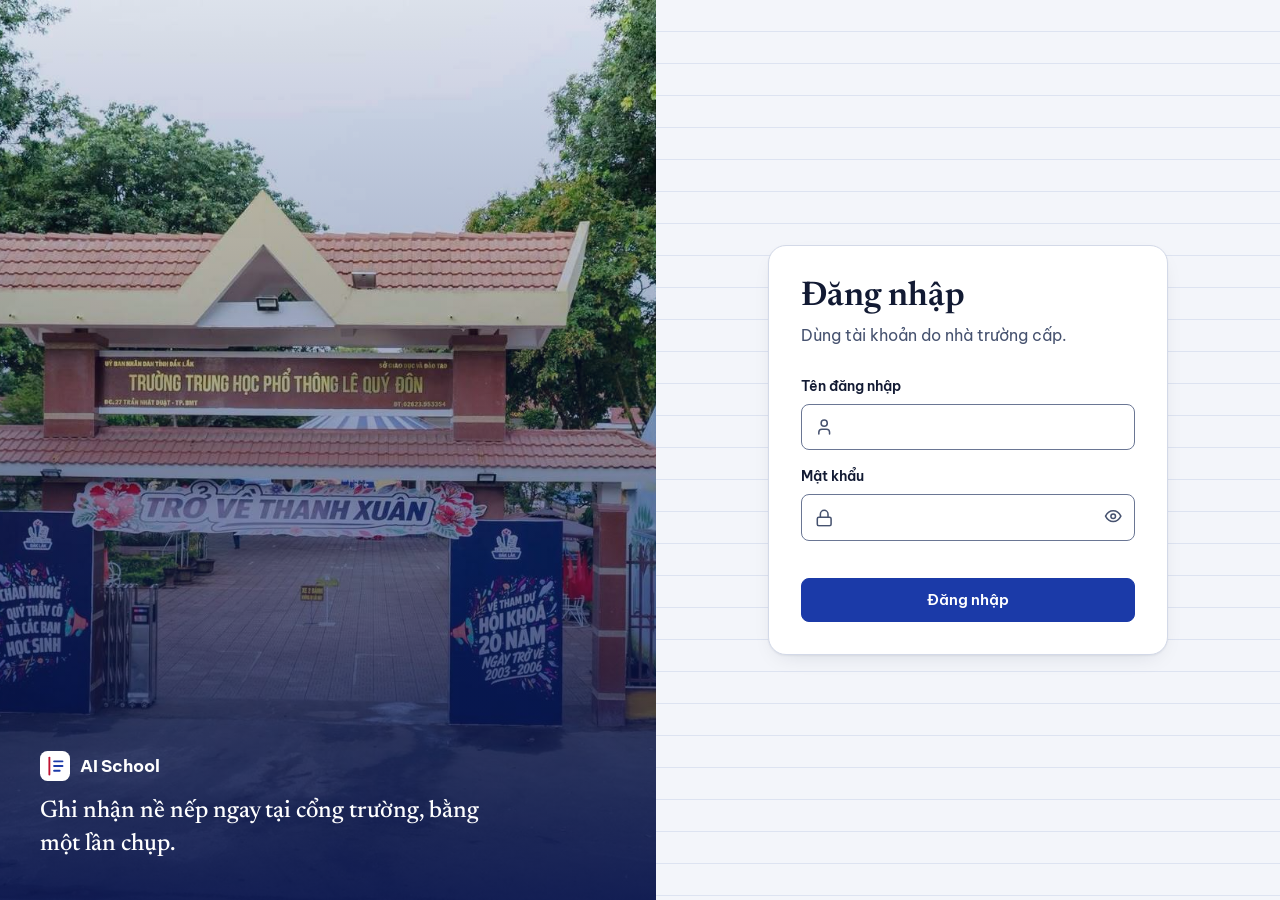
==== commit 1bff9598: "Add files via upload" ====
--- a/frontend/index.html
+++ b/frontend/index.html
@@ -3,71 +3,71 @@
 <head>
   <meta charset="UTF-8" />
   <meta name="viewport" content="width=device-width, initial-scale=1.0, viewport-fit=cover" />
+  <meta name="color-scheme" content="light dark" />
   <title>Nhận diện — AI School</title>
-  <link href="https://fonts.googleapis.com/css2?family=Inter:wght@400;500;600;700&display=swap" rel="stylesheet" />
-  <link rel="stylesheet" href="https://cdnjs.cloudflare.com/ajax/libs/font-awesome/6.5.2/css/all.min.css" />
-  <link rel="stylesheet" href="css/style.css" />
-  <link rel="stylesheet" href="css/theme.css" />
-    <link rel="stylesheet" href="css/nav.css" />
-  <link rel="stylesheet" href="css/recognition.css" />
+  <link rel="preconnect" href="https://fonts.googleapis.com" />
+  <link rel="preconnect" href="https://fonts.gstatic.com" crossorigin />
+  <link href="https://fonts.googleapis.com/css2?family=Be+Vietnam+Pro:wght@400;500;600;700&family=Newsreader:opsz,wght@6..72,500;6..72,600&display=swap" rel="stylesheet" />
+  <link rel="stylesheet" href="css/app.css" />
+  <script src="js/theme.js"></script>
+  <script src="js/icons.js"></script>
 </head>
 <body class="page-rec">
-<div class="layout">
-  <aside class="sidebar" id="sidebar"></aside>
-  <main class="main">
-    <header class="topbar">
-      <div><h1>Nhận diện khuôn mặt</h1><p>Hệ thống AI quản lý học sinh</p></div>
-    </header>
+<a class="skip" href="#main">Bỏ qua điều hướng</a>
+<header class="appbar" id="appbar"></header>
+<main class="page page-rec" id="main" tabindex="-1">
+  <div class="page-head">
+    <div><h1>Nhận diện</h1><p>Chụp khuôn mặt để ghi lỗi nề nếp.</p></div>
+  </div>
 
-    <section class="rec-grid">
-      <div class="cam-stage" id="stage" data-state="idle">
-        <video id="video" autoplay playsinline muted></video>
-        <img id="freezeImg" alt="" />
+  <div class="rec">
+    <div class="cam" id="stage" data-state="idle">
+      <video id="video" autoplay playsinline muted></video>
+      <img class="freeze" id="freezeImg" alt="Khung hình vừa chụp" />
 
-        <div class="cam-idle">
-          <i class="fa-solid fa-camera"></i>
-          <p>Camera đang tắt</p>
-          <small>Bật camera hoặc chọn ảnh có sẵn</small>
-          <div class="idle-actions">
-            <button class="btn-start" onclick="startCamera()"><i class="fa-solid fa-video"></i> Bật camera</button>
-            <label class="btn-alt"><i class="fa-solid fa-image"></i> Chọn ảnh
-              <input type="file" id="imageInput" accept="image/*" hidden onchange="uploadImage()" /></label>
-          </div>
+      <div class="cam-idle">
+        <svg class="i" aria-hidden="true" focusable="false"><use href="#i-camera"/></svg>
+        <b>Camera đang tắt</b>
+        <small>Bật camera hoặc chọn một ảnh có sẵn.</small>
+        <div class="acts">
+          <button type="button" class="btn btn-primary" onclick="startCamera()"><svg class="i" aria-hidden="true" focusable="false"><use href="#i-video"/></svg> Bật camera</button>
+          <label class="btn" for="imageInput" tabindex="0" onkeydown="if(event.key==='Enter'||event.key===' '){event.preventDefault();this.click();}"><svg class="i" aria-hidden="true" focusable="false"><use href="#i-image"/></svg> Chọn ảnh</label>
         </div>
+      </div>
+      <input type="file" id="imageInput" accept="image/*" class="sr-only" onchange="uploadImage()" />
 
-        <div class="cam-hud">
-          <div class="cam-frame">
-            <i class="tl"></i><i class="tr"></i><i class="bl"></i><i class="br"></i>
-            <div class="sweep"></div>
-            <div class="cam-badge" id="camBadge"><i class="fa-solid fa-check"></i></div>
-          </div>
-        </div>
-
-        <div class="cam-status"><span class="dot"></span><span id="statusText">Đưa khuôn mặt vào khung</span></div>
-        <button class="ctl cam-power" onclick="stopCamera()" title="Tắt camera"><i class="fa-solid fa-power-off"></i></button>
-
-        <div class="cam-controls">
-          <label class="ctl" title="Chọn ảnh"><i class="fa-solid fa-image"></i></label>
-          <button class="shutter" id="shutter" onclick="captureAndRecognize()" aria-label="Chụp và nhận diện"><span></span></button>
-          <button class="ctl" onclick="flipCamera()" title="Đổi camera"><i class="fa-solid fa-camera-rotate"></i></button>
+      <div class="cam-hud" aria-hidden="true">
+        <div class="cam-frame">
+          <i class="tl"></i><i class="tr"></i><i class="bl"></i><i class="br"></i>
+          <div class="sweep"></div>
+          <div class="cam-badge" id="camBadge"></div>
         </div>
       </div>
 
-      <div class="result-card">
-        <h2>Kết quả nhận diện</h2>
-        <div id="studentProfile">
-          <div class="res-empty"><i class="fa-solid fa-user"></i><p>Chưa nhận diện học sinh</p><small>Thông tin sẽ hiện ở đây</small></div>
-        </div>
+      <div class="cam-status" role="status" aria-live="polite"><span class="dot" aria-hidden="true"></span><span id="statusText">Đưa khuôn mặt vào khung</span></div>
+      <button type="button" class="ctl cam-power" onclick="stopCamera()" aria-label="Tắt camera" title="Tắt camera"><svg class="i" aria-hidden="true" focusable="false"><use href="#i-power"/></svg></button>
+
+      <div class="cam-controls">
+        <label class="ctl" for="imageInput" title="Chọn ảnh" aria-label="Chọn ảnh có sẵn" tabindex="0" onkeydown="if(event.key==='Enter'||event.key===' '){event.preventDefault();this.click();}"><svg class="i" aria-hidden="true" focusable="false"><use href="#i-image"/></svg></label>
+        <button type="button" class="shutter" id="shutter" onclick="captureAndRecognize()" aria-label="Chụp và nhận diện"><span></span></button>
+        <button type="button" class="ctl" onclick="flipCamera()" aria-label="Đổi camera trước/sau" title="Đổi camera"><svg class="i" aria-hidden="true" focusable="false"><use href="#i-flip"/></svg></button>
+      </div>
+    </div>
+
+    <section class="slip" aria-labelledby="slipTitle">
+      <h2 class="slip-title" id="slipTitle">Phiếu ghi lỗi</h2>
+      <div class="slip-body" id="studentProfile" aria-live="polite">
+        <div class="res-empty"><svg class="i" aria-hidden="true" focusable="false"><use href="#i-user"/></svg><p>Chưa có học sinh nào</p><small>Chụp một khuôn mặt, kết quả sẽ hiện ở đây.</small></div>
       </div>
     </section>
+  </div>
 
-    <section class="card recent-card">
-      <h2>Vi phạm gần đây</h2>
-      <div id="recentViolations"><div class="res-empty"><small>Đang tải...</small></div></div>
-    </section>
-  </main>
-</div>
-<nav class="mobile-nav" id="mobileNav"></nav>
+  <section class="card recent recent-card" aria-labelledby="recentTitle">
+    <div class="card-head"><h2 id="recentTitle">Vi phạm gần đây</h2></div>
+    <div id="recentViolations"><div class="empty"><small>Đang tải…</small></div></div>
+  </section>
+</main>
+<nav class="tabbar" id="mobileNav"></nav>
 <canvas id="canvas" hidden></canvas>
 
 <script src="js/api.js"></script>
--- a/frontend/css/app.css
+++ b/frontend/css/app.css
@@ -0,0 +1,425 @@
+/* app.css — giao diện "sổ thi đua": giấy trắng xanh nhạt, mực xanh cho thao tác, mực đỏ chỉ cho lỗi vi phạm.
+   Một file dùng chung mọi trang. Màu đã kiểm: chữ ≥ 4,5:1, viền ô nhập và biểu tượng ≥ 3:1 (cả sáng lẫn tối). */
+
+:root {
+  --font: "Be Vietnam Pro", Inter, "Segoe UI", system-ui, -apple-system, sans-serif;
+  --serif: Newsreader, "Source Serif 4", Georgia, "Times New Roman", serif;
+
+  --bg: #f3f5fa;
+  --surface: #ffffff;
+  --surface-2: #eaeef7;
+  --text: #121a33;
+  --muted: #46526f;
+  --line: #d3d9e8;          /* ngăn cách trang trí, không mang thông tin */
+  --ctrl: #6a7694;          /* viền ô nhập / nút: ≥ 3:1 */
+  --rule: #dde3f1;          /* dòng kẻ vở */
+
+  --primary: #1b3aa8;
+  --primary-hover: #142c86;
+  --primary-soft: #e3e8fa;
+  --primary-text: #1b3aa8;
+  --on-primary: #ffffff;
+
+  --red: #bf1230;
+  --red-soft: #fde7eb;
+  --red-solid: #bf1230;
+  --green: #0a7048;
+  --green-soft: #dcf3e8;
+  --amber: #7f4a00;
+  --amber-soft: #fdeec9;
+
+  --ring: #1b3aa8;
+  --shadow: 0 1px 2px rgba(18, 26, 51, .06), 0 8px 24px -12px rgba(18, 26, 51, .18);
+  --r-sm: 8px; --r: 12px; --r-lg: 18px;
+  color-scheme: light;
+}
+@media (prefers-color-scheme: dark) {
+  :root:not([data-theme="light"]) {
+    --bg: #0c1222; --surface: #141b31; --surface-2: #1c2542; --text: #e8ecf9; --muted: #a8b3d1;
+    --line: #2b3558; --ctrl: #7b88ad; --rule: #1d2745;
+    --primary: #4565e6; --primary-hover: #5a77ee; --primary-soft: #1f2a57; --primary-text: #a9bbff; --on-primary: #ffffff;
+    --red: #ff8a9d; --red-soft: #3a1b2a; --red-solid: #d6334f;
+    --green: #4fd6a0; --green-soft: #143a31; --amber: #ffc65c; --amber-soft: #3d2f12;
+    --ring: #a9bbff; --shadow: 0 1px 2px rgba(0, 0, 0, .3), 0 8px 24px -12px rgba(0, 0, 0, .6);
+    color-scheme: dark;
+  }
+}
+:root[data-theme="dark"] {
+  --bg: #0c1222; --surface: #141b31; --surface-2: #1c2542; --text: #e8ecf9; --muted: #a8b3d1;
+  --line: #2b3558; --ctrl: #7b88ad; --rule: #1d2745;
+  --primary: #4565e6; --primary-hover: #5a77ee; --primary-soft: #1f2a57; --primary-text: #a9bbff; --on-primary: #ffffff;
+  --red: #ff8a9d; --red-soft: #3a1b2a; --red-solid: #d6334f;
+  --green: #4fd6a0; --green-soft: #143a31; --amber: #ffc65c; --amber-soft: #3d2f12;
+  --ring: #a9bbff; --shadow: 0 1px 2px rgba(0, 0, 0, .3), 0 8px 24px -12px rgba(0, 0, 0, .6);
+  color-scheme: dark;
+}
+
+/* ── Nền tảng ─────────────────────────────────────────── */
+*, *::before, *::after { box-sizing: border-box; }
+html { -webkit-text-size-adjust: 100%; }
+body { margin: 0; font: 400 1rem/1.55 var(--font); color: var(--text); background: var(--bg); -webkit-font-smoothing: antialiased; }
+h1, h2, h3, p { margin: 0; }
+button, input, select, textarea { font: inherit; color: inherit; }
+a { color: var(--primary-text); }
+img { max-width: 100%; }
+:focus-visible { outline: 3px solid var(--ring); outline-offset: 2px; border-radius: 4px; }
+.i { width: 1.15em; height: 1.15em; flex: none; vertical-align: -.2em; }
+.spin { animation: spin 1s linear infinite; }
+@keyframes spin { to { transform: rotate(360deg); } }
+.sr-only { position: absolute; width: 1px; height: 1px; margin: -1px; padding: 0; overflow: hidden; clip: rect(0 0 0 0); white-space: nowrap; border: 0; }
+.skip { position: absolute; left: 12px; top: -60px; z-index: 100; background: var(--primary); color: var(--on-primary); padding: 10px 16px; border-radius: var(--r-sm); text-decoration: none; font-weight: 600; }
+.skip:focus { top: 12px; }
+body.modal-open { overflow: hidden; }
+
+/* ── Thanh trên (máy tính) + thanh dưới (điện thoại) ──── */
+.appbar { position: sticky; top: 0; z-index: 20; display: flex; align-items: center; gap: 20px; height: 60px; padding: 0 20px; background: var(--surface); border-bottom: 1px solid var(--line); }
+.brand { display: flex; align-items: center; gap: 10px; font-weight: 700; font-size: 1.0625rem; color: var(--text); text-decoration: none; letter-spacing: -.01em; }
+.brand svg { width: 30px; height: 30px; }
+.nav { display: flex; gap: 4px; margin-left: 12px; height: 100%; }
+.nav a { display: inline-flex; align-items: center; gap: 8px; padding: 0 14px; color: var(--muted); text-decoration: none; font-weight: 500; border-bottom: 3px solid transparent; margin-bottom: -1px; }
+.nav a:hover { color: var(--text); background: var(--surface-2); }
+.nav a[aria-current="page"] { color: var(--text); font-weight: 600; border-bottom-color: var(--primary); }
+.appbar-end { margin-left: auto; display: flex; align-items: center; gap: 8px; }
+.me { display: flex; flex-direction: column; line-height: 1.2; text-align: right; margin-right: 4px; }
+.me b { font-size: .875rem; font-weight: 600; }
+.me small { font-size: .75rem; color: var(--muted); }
+.tabbar { display: none; }
+
+.page { max-width: 1240px; margin: 0 auto; padding: 28px 20px 96px; }
+.page:focus { outline: none; }
+.page-head { display: flex; align-items: flex-end; justify-content: space-between; gap: 16px; flex-wrap: wrap; margin-bottom: 24px; }
+.page-head h1 { font: 600 2rem/1.15 var(--serif); letter-spacing: -.01em; }
+.page-head p { color: var(--muted); margin-top: 4px; }
+.page-actions { display: flex; gap: 8px; flex-wrap: wrap; align-items: center; }
+
+/* ── Nút ──────────────────────────────────────────────── */
+.btn { display: inline-flex; align-items: center; justify-content: center; gap: 8px; min-height: 44px; padding: 0 18px; border: 1.5px solid var(--ctrl); border-radius: var(--r-sm); background: var(--surface); color: var(--text); font-weight: 600; font-size: .9375rem; cursor: pointer; text-decoration: none; white-space: nowrap; }
+.btn:hover { background: var(--surface-2); }
+.btn:disabled { opacity: .55; cursor: not-allowed; }
+.btn-primary { background: var(--primary); border-color: var(--primary); color: var(--on-primary); }
+.btn-primary:hover { background: var(--primary-hover); border-color: var(--primary-hover); }
+.btn-danger { background: var(--red-solid); border-color: var(--red-solid); color: #fff; }
+.btn-danger:hover { filter: brightness(.92); background: var(--red-solid); }
+.btn-block { width: 100%; }
+.btn-icon { display: inline-grid; place-items: center; width: 44px; height: 44px; padding: 0; border: 1.5px solid transparent; border-radius: var(--r-sm); background: transparent; color: var(--muted); cursor: pointer; }
+.btn-icon:hover { background: var(--surface-2); color: var(--text); }
+.btn-icon.edit { color: var(--primary-text); }
+.btn-icon.del { color: var(--red); }
+.btn-icon:disabled { opacity: .4; cursor: not-allowed; }
+
+/* ── Biểu mẫu ─────────────────────────────────────────── */
+.field { display: grid; gap: 6px; margin-bottom: 16px; }
+.field > label, .label { font-size: .875rem; font-weight: 600; }
+.field .hint { font-size: .8125rem; color: var(--muted); }
+.req { color: var(--red); margin-left: 2px; }
+.input, .select, .textarea, .field input, .field select, .field textarea { width: 100%; min-height: 44px; padding: 10px 14px; background: var(--surface); border: 1.5px solid var(--ctrl); border-radius: var(--r-sm); font-size: 1rem; }
+.field textarea, .textarea { min-height: 88px; resize: vertical; }
+.input::placeholder, .field input::placeholder, textarea::placeholder { color: var(--muted); opacity: 1; }
+.input:focus-visible, .select:focus-visible, .field input:focus-visible, .field select:focus-visible, .field textarea:focus-visible, textarea:focus-visible { outline: 3px solid var(--ring); outline-offset: 1px; border-color: var(--ring); }
+.with-icon { position: relative; }
+.with-icon > .i { position: absolute; left: 14px; top: 50%; transform: translateY(-50%); color: var(--muted); pointer-events: none; }
+.with-icon > .input, .with-icon > input { padding-left: 42px; }
+.with-icon > .btn-icon { position: absolute; right: 0; top: 0; }
+.error-msg { color: var(--red); font-weight: 600; font-size: .9375rem; min-height: 1.4em; }
+
+/* ── Thẻ, thanh số liệu, huy hiệu ─────────────────────── */
+.card { background: var(--surface); border: 1px solid var(--line); border-radius: var(--r-lg); padding: 20px; box-shadow: var(--shadow); }
+.card-head { display: flex; justify-content: space-between; align-items: flex-start; gap: 12px; margin-bottom: 16px; }
+.card h2 { font-size: 1.0625rem; font-weight: 600; line-height: 1.3; }
+.card .sub { color: var(--muted); font-size: .875rem; margin-top: 2px; }
+.empty { text-align: center; color: var(--muted); padding: 28px 12px; }
+.empty .i { width: 32px; height: 32px; margin-bottom: 8px; }
+.empty b { display: block; color: var(--text); font-weight: 600; margin-bottom: 2px; }
+
+.strip { display: grid; grid-template-columns: repeat(auto-fit, minmax(150px, 1fr)); margin: 0 0 20px; padding: 0; background: var(--surface); border: 1px solid var(--line); border-radius: var(--r-lg); box-shadow: var(--shadow); }
+.strip > div { padding: 16px 22px; border-left: 1px solid var(--line); }
+.strip > div:first-child { border-left: 0; }
+.strip dt { color: var(--muted); font-size: .875rem; }
+.strip dd { margin: 2px 0 0; font-size: 2.25rem; font-weight: 700; line-height: 1.15; letter-spacing: -.02em; font-variant-numeric: tabular-nums; }
+.strip .hot { color: var(--red); }
+
+.badge { display: inline-block; padding: 2px 10px; border-radius: 999px; font-size: .8125rem; font-weight: 600; background: var(--primary-soft); color: var(--primary-text); white-space: nowrap; }
+.badge.red { background: var(--red-soft); color: var(--red); }
+.badge.green { background: var(--green-soft); color: var(--green); }
+.badge.amber { background: var(--amber-soft); color: var(--amber); }
+
+/* ── Bộ lọc dạng nhóm nút + chip chọn lỗi ─────────────── */
+.seg { display: flex; flex-wrap: wrap; gap: 8px; }
+.seg button, .chip { min-height: 44px; padding: 0 18px; border: 1.5px solid var(--ctrl); border-radius: 999px; background: var(--surface); font-weight: 600; font-size: .9375rem; cursor: pointer; }
+.seg button:hover, .chip:hover { background: var(--surface-2); }
+.seg button[aria-pressed="true"] { background: var(--primary); border-color: var(--primary); color: var(--on-primary); }
+.chip[aria-pressed="true"] { background: var(--red-soft); border-color: var(--red); color: var(--red); }
+.chip[aria-pressed="true"]::before { content: "✓ "; }
+
+/* ── Bảng ─────────────────────────────────────────────── */
+.table-wrap { background: var(--surface); border: 1px solid var(--line); border-radius: var(--r-lg); box-shadow: var(--shadow); overflow-x: auto; }
+.tbl { width: 100%; border-collapse: collapse; }
+.tbl th { text-align: left; padding: 12px 16px; font-size: .8125rem; font-weight: 600; color: var(--muted); background: var(--surface-2); border-bottom: 1px solid var(--line); white-space: nowrap; }
+.tbl td { padding: 10px 16px; border-bottom: 1px solid var(--line); vertical-align: middle; }
+.tbl tbody tr:last-child td { border-bottom: 0; }
+.tbl tbody tr:hover { background: var(--surface-2); }
+.tbl .num { color: var(--muted); font-variant-numeric: tabular-nums; width: 56px; }
+.tbl .acts { display: flex; gap: 4px; justify-content: flex-end; }
+.tbl th.end { text-align: right; }
+.who { display: flex; align-items: center; gap: 12px; min-width: 0; }
+.who strong { font-weight: 600; }
+.avatar { position: relative; flex: none; display: grid; place-items: center; width: 40px; height: 40px; border-radius: 50%; overflow: hidden; background: var(--primary-soft); color: var(--primary-text); font-weight: 700; font-size: .8125rem; }
+.avatar img { position: absolute; inset: 0; width: 100%; height: 100%; object-fit: cover; }
+.pager { display: flex; justify-content: space-between; align-items: center; gap: 12px; flex-wrap: wrap; padding: 14px 4px; color: var(--muted); font-size: .875rem; }
+.pager-btns { display: flex; align-items: center; gap: 8px; }
+.pager-btns .btn { min-width: 44px; padding: 0 10px; }
+
+/* ── Hộp thoại ────────────────────────────────────────── */
+.modal, .dlg-backdrop { position: fixed; inset: 0; z-index: 60; display: none; align-items: center; justify-content: center; padding: 16px; background: rgba(8, 12, 28, .6); }
+.modal.open, .dlg-backdrop { display: flex; }
+.modal-box, .dlg { width: 100%; max-width: 480px; max-height: calc(100vh - 32px); overflow-y: auto; background: var(--surface); border-radius: var(--r-lg); padding: 24px; box-shadow: 0 24px 64px -16px rgba(0, 0, 0, .5); }
+.modal-box.wide { max-width: 760px; }
+.modal-head { display: flex; justify-content: space-between; align-items: center; gap: 12px; margin-bottom: 18px; }
+.modal-head h2 { font: 600 1.375rem/1.2 var(--serif); }
+.dlg h3 { font: 600 1.25rem/1.25 var(--serif); margin-bottom: 8px; }
+.dlg p { color: var(--muted); margin-bottom: 20px; }
+.dlg-btns { display: flex; justify-content: flex-end; gap: 8px; }
+.dlg-btns button { min-height: 44px; padding: 0 18px; border-radius: var(--r-sm); border: 1.5px solid var(--ctrl); background: var(--surface); font-weight: 600; cursor: pointer; }
+.dlg-btns .dlg-ok { background: var(--primary); border-color: var(--primary); color: var(--on-primary); }
+.dlg-btns .dlg-ok.danger { background: var(--red-solid); border-color: var(--red-solid); color: #fff; }
+
+.toast { position: fixed; left: 50%; bottom: 28px; transform: translateX(-50%); z-index: 90; max-width: calc(100vw - 32px); padding: 12px 18px; border-radius: var(--r); background: var(--text); color: var(--bg); font-weight: 600; box-shadow: var(--shadow); }
+.toast.err { background: var(--red-solid); color: #fff; }
+
+/* kết quả nhập Excel (cửa sổ Học sinh) */
+.info-box { background: var(--surface-2); border-radius: var(--r); padding: 12px 14px; font-size: .875rem; line-height: 1.6; margin-bottom: 14px; }
+.res-sum { display: flex; gap: 8px; flex-wrap: wrap; margin: 14px 0; }
+.res-sum span { background: var(--surface-2); border-radius: 999px; padding: 4px 12px; font-size: .8125rem; font-weight: 600; }
+.res-sum .warn { background: var(--amber-soft); color: var(--amber); }
+.res-sum .ok { background: var(--green-soft); color: var(--green); }
+.res-list { font-size: .8125rem; max-height: 180px; overflow: auto; border: 1px solid var(--line); border-radius: var(--r-sm); padding: 8px 10px; margin: 6px 0 12px; line-height: 1.7; }
+.res-title { font-size: .875rem; font-weight: 700; margin-top: 12px; }
+.row-actions { display: flex; gap: 10px; flex-wrap: wrap; align-items: center; margin-top: 14px; }
+
+/* ══ Đăng nhập ═════════════════════════════════════════ */
+.login { min-height: 100vh; display: grid; grid-template-columns: minmax(0, 1.05fr) minmax(0, 1fr); }
+.login-art { position: relative; overflow: hidden; background: linear-gradient(160deg, #1b3aa8, #0f2273); color: #fff; display: flex; align-items: flex-end; }
+.login-art img { position: absolute; inset: 0; width: 100%; height: 100%; object-fit: cover; }
+.login-art::after { content: ""; position: absolute; inset: 0; background: linear-gradient(to top, rgba(10, 22, 80, .92), rgba(10, 22, 80, .35) 55%, rgba(10, 22, 80, .1)); }
+.login-art-text { position: relative; z-index: 1; padding: 40px; max-width: 520px; }
+.login-art-text .brand { color: #fff; margin-bottom: 14px; }
+.login-art-text p { font: 500 1.5rem/1.35 var(--serif); }
+.login-form { display: grid; place-items: center; padding: 32px 24px; background-color: var(--bg); }
+.login-card { width: 100%; max-width: 400px; padding: 32px; background: var(--surface); border: 1px solid var(--line); border-radius: var(--r-lg); box-shadow: var(--shadow); }
+.login-card .brand { display: none; margin-bottom: 28px; }
+.login-card h1 { font: 600 2.125rem/1.15 var(--serif); }
+.login-card .lead { color: var(--muted); margin: 6px 0 28px; }
+.login-ruled { background-image: repeating-linear-gradient(to bottom, transparent 0 31px, var(--rule) 31px 32px); }
+
+/* ══ Nhận diện ═════════════════════════════════════════ */
+.rec { display: grid; grid-template-columns: minmax(0, 1.25fr) minmax(0, 1fr); gap: 20px; align-items: start; }
+.cam { position: relative; aspect-ratio: 4 / 3; background: #000; border-radius: var(--r-lg); overflow: hidden; color: #fff; }
+.cam video, .cam .freeze { position: absolute; inset: 0; width: 100%; height: 100%; object-fit: cover; }
+.cam[data-mirror] video, .cam[data-mirror] .freeze { transform: scaleX(-1); }
+.cam .freeze:not([src]) { display: none; }
+.cam[data-state="idle"] video { display: none; }
+.cam-idle { position: absolute; inset: 0; display: none; flex-direction: column; align-items: center; justify-content: center; gap: 6px; padding: 20px; text-align: center; background: #0e1424; }
+.cam[data-state="idle"] .cam-idle { display: flex; }
+.cam-idle > .i { width: 44px; height: 44px; color: #b4bedb; margin-bottom: 6px; }
+.cam-idle b { font-size: 1.125rem; }
+.cam-idle small { color: #b4bedb; font-size: .9375rem; }
+.cam-idle .acts { display: flex; gap: 10px; flex-wrap: wrap; justify-content: center; margin-top: 14px; }
+.cam .btn { background: #fff; color: #0c1222; border-color: #fff; }
+.cam .btn-primary { background: #4565e6; border-color: #4565e6; color: #fff; }
+.cam-hud, .cam-status, .cam-controls { display: none; }
+.cam[data-state="idle"] .cam-power { display: none; }
+.cam:not([data-state="idle"]) .cam-hud { display: block; }
+.cam:not([data-state="idle"]) .cam-status { display: flex; }
+.cam:not([data-state="idle"]) .cam-controls { display: flex; }
+.cam-hud { position: absolute; inset: 0; pointer-events: none; }
+.cam-frame { position: absolute; inset: 14% 22%; --c: #fff; }
+.cam-frame i { position: absolute; width: 28px; height: 28px; border: 0 solid var(--c); }
+.cam-frame .tl { left: 0; top: 0; border-width: 4px 0 0 4px; border-top-left-radius: 10px; }
+.cam-frame .tr { right: 0; top: 0; border-width: 4px 4px 0 0; border-top-right-radius: 10px; }
+.cam-frame .bl { left: 0; bottom: 0; border-width: 0 0 4px 4px; border-bottom-left-radius: 10px; }
+.cam-frame .br { right: 0; bottom: 0; border-width: 0 4px 4px 0; border-bottom-right-radius: 10px; }
+.cam[data-state="ok"] .cam-frame { --c: #4fd6a0; }
+.cam[data-state="unknown"] .cam-frame { --c: #ffc65c; }
+.cam[data-state="fail"] .cam-frame { --c: #ff8a9d; }
+.sweep { position: absolute; left: 0; right: 0; top: 0; height: 3px; background: #a9bbff; box-shadow: 0 0 12px #a9bbff; opacity: 0; }
+.cam[data-state="scanning"] .sweep { opacity: 1; animation: sweep 1.4s ease-in-out infinite alternate; }
+@keyframes sweep { to { top: calc(100% - 3px); } }
+.cam-badge { position: absolute; left: 50%; top: 50%; width: 64px; height: 64px; margin: -32px 0 0 -32px; display: none; place-items: center; border-radius: 50%; background: #fff; color: #0c1222; }
+.cam-badge .i { width: 32px; height: 32px; }
+.cam[data-state="ok"] .cam-badge, .cam[data-state="unknown"] .cam-badge, .cam[data-state="fail"] .cam-badge { display: grid; }
+.cam-status { position: absolute; left: 12px; top: 12px; right: 68px; align-items: center; gap: 8px; width: fit-content; max-width: calc(100% - 80px); padding: 8px 14px; border-radius: 999px; background: rgba(8, 12, 28, .78); font-size: .9375rem; font-weight: 600; }
+.cam-status .dot { width: 10px; height: 10px; border-radius: 50%; background: #4fd6a0; flex: none; }
+.cam[data-state="scanning"] .dot { background: #a9bbff; }
+.cam[data-state="fail"] .dot { background: #ff8a9d; }
+.cam[data-state="unknown"] .dot { background: #ffc65c; }
+.cam-power { position: absolute; right: 12px; top: 12px; }
+.cam-controls { position: absolute; left: 0; right: 0; bottom: 0; align-items: center; justify-content: center; gap: 28px; padding: 18px; background: linear-gradient(to top, rgba(8, 12, 28, .75), transparent); }
+.ctl { display: grid; place-items: center; width: 52px; height: 52px; border: 0; border-radius: 50%; background: rgba(255, 255, 255, .92); color: #0c1222; cursor: pointer; }
+.ctl:hover { background: #fff; }
+.shutter { width: 76px; height: 76px; padding: 0; border: 4px solid #fff; border-radius: 50%; background: transparent; cursor: pointer; display: grid; place-items: center; }
+.shutter span { width: 56px; height: 56px; border-radius: 50%; background: #fff; transition: transform .12s; }
+.shutter:active span { transform: scale(.88); }
+.shutter:disabled { opacity: .5; cursor: wait; }
+.cam :focus-visible { outline-color: #fff; }
+
+.slip { position: relative; background: var(--surface); border: 1px solid var(--line); border-radius: var(--r-lg); box-shadow: var(--shadow); padding: 0 20px 20px 34px; overflow: hidden; }
+.slip::before { content: ""; position: absolute; left: 18px; top: 0; bottom: 0; width: 2px; background: var(--red); opacity: .55; }
+.slip-title { display: flex; align-items: flex-end; height: 64px; margin: 0 -20px 0 -34px; padding: 0 20px 7px 34px; font-size: .9375rem; line-height: 1.2; color: var(--muted); font-weight: 600; background-image: repeating-linear-gradient(to top, var(--rule) 0 1px, transparent 1px 32px); }
+.slip-body { padding-top: 16px; }
+.res-empty { text-align: center; color: var(--muted); padding: 28px 8px 12px; }
+.res-empty .i { width: 36px; height: 36px; margin-bottom: 8px; }
+.res-empty p { font-weight: 600; color: var(--text); }
+.res-head { display: flex; align-items: center; gap: 14px; }
+.res-head .avatar { width: 64px; height: 64px; font-size: 1.125rem; }
+.res-name { font: 600 1.5rem/1.2 var(--serif); }
+.res-meta { color: var(--muted); font-size: .9375rem; }
+.res-score { margin-left: auto; text-align: right; white-space: nowrap; font-weight: 700; font-size: 1.125rem; font-variant-numeric: tabular-nums; }
+.res-score small { display: block; font-size: .75rem; font-weight: 500; color: var(--muted); }
+.meter { height: 8px; border-radius: 4px; background: var(--surface-2); margin: 12px 0 18px; overflow: hidden; }
+.meter b { display: block; height: 100%; background: var(--green); border-radius: 4px; }
+.meter b.mid { background: #b87000; }
+.meter b.low { background: var(--red-solid); }
+.chips { display: flex; flex-wrap: wrap; gap: 8px; margin: 8px 0 16px; }
+.stamp { position: absolute; right: 24px; bottom: 96px; padding: 6px 18px; border: 3px solid var(--red); border-radius: 10px; color: var(--red); font: 700 1.5rem/1.2 var(--serif); transform: rotate(-9deg); background: color-mix(in srgb, var(--surface) 88%, transparent); animation: stamp .35s cubic-bezier(.2, 1.4, .4, 1) both; pointer-events: none; }
+@keyframes stamp { from { transform: rotate(-9deg) scale(1.9); opacity: 0; } to { transform: rotate(-9deg) scale(1); opacity: 1; } }
+.recent { margin-top: 20px; }
+.rv { display: flex; align-items: center; gap: 12px; padding: 10px 0; border-top: 1px solid var(--line); }
+.rv:first-of-type { border-top: 0; }
+.rv-main { min-width: 0; flex: 1; }
+.rv-main b { display: block; font-weight: 600; }
+.rv-main small, .rv-time { color: var(--muted); font-size: .875rem; }
+.rv-time { white-space: nowrap; }
+
+/* ══ Dashboard ═════════════════════════════════════════ */
+.export-bar { display: flex; gap: 10px; flex-wrap: wrap; align-items: flex-end; }
+.export-bar label { display: grid; gap: 4px; font-size: .8125rem; font-weight: 600; color: var(--muted); }
+.export-bar input { min-height: 44px; padding: 8px 12px; background: var(--surface); border: 1.5px solid var(--ctrl); border-radius: var(--r-sm); }
+.dash-grid { display: grid; grid-template-columns: minmax(0, 1.5fr) minmax(0, 1fr); gap: 20px; margin-bottom: 20px; }
+.dash-grid.even { grid-template-columns: repeat(2, minmax(0, 1fr)); }
+.cols { list-style: none; margin: 0; padding: 0; display: grid; grid-template-columns: repeat(7, 1fr); gap: 10px; height: 240px; }
+.cols li { display: flex; flex-direction: column; justify-content: flex-end; align-items: center; gap: 6px; min-width: 0; }
+.cols .v { font-weight: 700; font-variant-numeric: tabular-nums; }
+.cols .bar { width: 100%; max-width: 56px; min-height: 3px; height: var(--h); background: var(--primary); border-radius: 6px 6px 2px 2px; }
+.cols li.today .bar { background: var(--red-solid); }
+.cols .d { font-size: .8125rem; color: var(--muted); white-space: nowrap; }
+.cols li.today .d { color: var(--text); font-weight: 700; }
+.ranks { list-style: none; margin: 0; padding: 0; display: grid; gap: 14px; }
+.ranks .row { display: flex; justify-content: space-between; gap: 12px; margin-bottom: 6px; }
+.ranks .name { font-weight: 500; min-width: 0; overflow-wrap: anywhere; }
+.ranks .n { font-weight: 700; font-variant-numeric: tabular-nums; white-space: nowrap; }
+.ranks .n small { font-weight: 500; color: var(--muted); }
+.ranks .track { height: 8px; border-radius: 4px; background: var(--surface-2); overflow: hidden; }
+.ranks .track b { display: block; height: 100%; background: var(--primary); border-radius: 4px; }
+.top { list-style: none; margin: 0; padding: 0; }
+.top li { display: flex; align-items: center; gap: 12px; padding: 10px 0; border-top: 1px solid var(--line); }
+.top li:first-child { border-top: 0; }
+.top .pos { width: 24px; font-weight: 700; color: var(--muted); font-variant-numeric: tabular-nums; }
+.top li:nth-child(-n+3) .pos { color: var(--text); }
+.top .who { flex: 1; }
+.top small, .feed small { color: var(--muted); display: block; font-size: .8125rem; }
+.feed { list-style: none; margin: 0; padding: 0; }
+.feed li { display: flex; gap: 12px; padding: 10px 0; border-top: 1px solid var(--line); }
+.feed li:first-child { border-top: 0; }
+.feed .what { flex: 1; min-width: 0; }
+.feed b { font-weight: 600; }
+.feed time { color: var(--muted); font-size: .8125rem; white-space: nowrap; }
+
+/* ══ Chatbot ═══════════════════════════════════════════ */
+.chat { display: grid; grid-template-columns: minmax(0, 1fr) 320px; gap: 20px; align-items: start; }
+.chat-main { display: flex; flex-direction: column; height: min(680px, calc(100vh - 190px)); min-height: 420px; padding: 0; overflow: hidden; }
+.chat-top { display: flex; align-items: center; gap: 12px; padding: 14px 20px; border-bottom: 1px solid var(--line); }
+.chat-top b { display: block; font-weight: 600; }
+.chat-top small { color: var(--muted); font-size: .8125rem; }
+.chat-top .badge { margin-left: auto; }
+.chat-log { flex: 1; overflow-y: auto; padding: 20px; display: flex; flex-direction: column; gap: 16px; }
+.msg { display: flex; gap: 10px; max-width: 86%; }
+.msg.user { align-self: flex-end; flex-direction: row-reverse; }
+.msg-avatar { flex: none; display: grid; place-items: center; width: 34px; height: 34px; border-radius: 50%; background: var(--primary-soft); color: var(--primary-text); }
+.msg.user .msg-avatar { background: var(--surface-2); color: var(--muted); }
+.msg-bubble { padding: 10px 14px; border-radius: 14px 14px 14px 4px; background: var(--surface-2); line-height: 1.6; overflow-wrap: anywhere; }
+.msg.user .msg-bubble { background: var(--primary); color: var(--on-primary); border-radius: 14px 14px 4px 14px; }
+.msg-bubble p { margin: 0 0 6px; }
+.msg-bubble p:last-child { margin-bottom: 0; }
+.msg-bubble ul { margin: 4px 0 6px 18px; padding: 0; }
+.msg-bubble code { background: rgba(127, 136, 173, .2); padding: 1px 5px; border-radius: 4px; }
+.typing { display: flex; gap: 4px; padding: 6px 2px; }
+.typing span { width: 7px; height: 7px; border-radius: 50%; background: var(--muted); animation: blink 1.2s infinite; }
+.typing span:nth-child(2) { animation-delay: .15s; }
+.typing span:nth-child(3) { animation-delay: .3s; }
+@keyframes blink { 0%, 60%, 100% { opacity: .3; } 30% { opacity: 1; } }
+.chat-foot { padding: 12px 20px 16px; border-top: 1px solid var(--line); display: grid; gap: 10px; }
+.chat-foot .row { display: flex; gap: 10px; }
+.chat-foot .row .input { flex: 1; border-radius: 999px; padding-left: 18px; }
+.chat-foot .btn-icon { background: var(--primary); color: var(--on-primary); border-radius: 50%; }
+.chat-foot .btn-icon:hover { background: var(--primary-hover); }
+.clear { justify-self: start; }
+.side { display: grid; gap: 16px; }
+.quick { display: grid; gap: 8px; }
+.quick button { text-align: left; min-height: 44px; padding: 8px 14px; border: 1.5px solid var(--ctrl); border-radius: var(--r-sm); background: var(--surface); font-weight: 500; cursor: pointer; }
+.quick button:hover { background: var(--surface-2); }
+.lookup { display: flex; gap: 8px; }
+.lookup .input { flex: 1; min-width: 0; }
+
+/* ══ Màn hình nhỏ ══════════════════════════════════════ */
+@media (max-width: 960px) {
+  .rec, .chat, .dash-grid, .dash-grid.even { grid-template-columns: 1fr; }
+  .login { grid-template-columns: 1fr; }
+  .login-art { display: none; }
+  .login-card .brand { display: flex; }
+  .login-form { place-items: start center; padding-top: 12vh; }
+}
+@media (max-width: 760px) {
+  .appbar { height: 56px; padding: 0 12px; }
+  .nav, .me { display: none; }
+  .page { padding: 18px 16px 100px; }
+  .page-head h1 { font-size: 1.625rem; }
+  .tabbar { position: fixed; left: 0; right: 0; bottom: 0; z-index: 30; display: grid; grid-auto-flow: column; grid-auto-columns: 1fr; background: var(--surface); border-top: 1px solid var(--line); padding-bottom: env(safe-area-inset-bottom); }
+  .tabbar a { display: flex; flex-direction: column; align-items: center; justify-content: center; gap: 2px; min-height: 60px; color: var(--muted); text-decoration: none; font-size: .75rem; font-weight: 500; border-top: 3px solid transparent; }
+  .tabbar a[aria-current="page"] { color: var(--primary-text); font-weight: 700; border-top-color: var(--primary); }
+  .tabbar .i { width: 24px; height: 24px; }
+  .toast { bottom: 84px; }
+  .strip { grid-template-columns: repeat(2, 1fr); }
+  .strip.three { grid-template-columns: repeat(3, 1fr); }
+  .strip > div { padding: 12px 14px; }
+  .strip > div:nth-child(odd) { border-left: 0; }
+  .strip > div:nth-child(n+3) { border-top: 1px solid var(--line); }
+  .strip.three > div { border-left: 1px solid var(--line); border-top: 0; }
+  .strip.three > div:first-child { border-left: 0; }
+  .strip dd { font-size: 1.75rem; }
+  .strip.three dt { font-size: .8125rem; }
+  .rec { gap: 16px; }
+  .page-rec { padding-left: 0; padding-right: 0; }
+  .page-rec .page-head, .page-rec .slip, .page-rec .recent { margin-left: 16px; margin-right: 16px; }
+  .cam { aspect-ratio: 3 / 4; border-radius: 0; }
+  .cam-frame { inset: 18% 14%; }
+  .cam-controls { padding-bottom: 24px; }
+  .msg { max-width: 94%; }
+  .chat-main { height: calc(100vh - 230px); }
+
+  /* bảng học sinh → mỗi dòng thành một thẻ */
+  .table-wrap { overflow: visible; background: transparent; border: 0; box-shadow: none; }
+  .tbl thead { position: absolute; width: 1px; height: 1px; overflow: hidden; clip: rect(0 0 0 0); }
+  .tbl, .tbl tbody { display: block; }
+  .tbl tr { display: grid; grid-template-columns: 1fr auto; gap: 2px 12px; padding: 14px; margin-bottom: 10px; background: var(--surface); border: 1px solid var(--line); border-radius: var(--r); }
+  .tbl td { padding: 0; border: 0; }
+  .tbl td.num { display: none; }
+  .tbl td.c-name { grid-column: 1; grid-row: 1; }
+  .tbl td.c-acts { grid-column: 2; grid-row: 1 / span 2; align-self: center; }
+  .tbl td.c-meta { grid-column: 1; color: var(--muted); font-size: .875rem; }
+  .tbl td.c-meta::before { content: attr(data-label) ": "; }
+}
+@media (max-width: 420px) {
+  .export-bar { width: 100%; }
+  .export-bar label { flex: 1; }
+}
+@media (prefers-reduced-motion: reduce) {
+  *, *::before, *::after { transition-duration: .01ms !important; scroll-behavior: auto !important; }
+  .stamp { animation: none; }
+  .cam[data-state="scanning"] .sweep { animation: none; top: 50%; }
+  .typing span { animation: none; opacity: .7; }
+}
+
+/* ô tick trong form */
+.check { display: flex; gap: 10px; align-items: flex-start; min-height: 44px; padding: 8px 0; font-size: .9375rem; cursor: pointer; }
+.check input { width: 22px; height: 22px; flex: none; margin: 0; accent-color: var(--primary); }
+.field input[type="file"] { padding: 8px 10px; }
